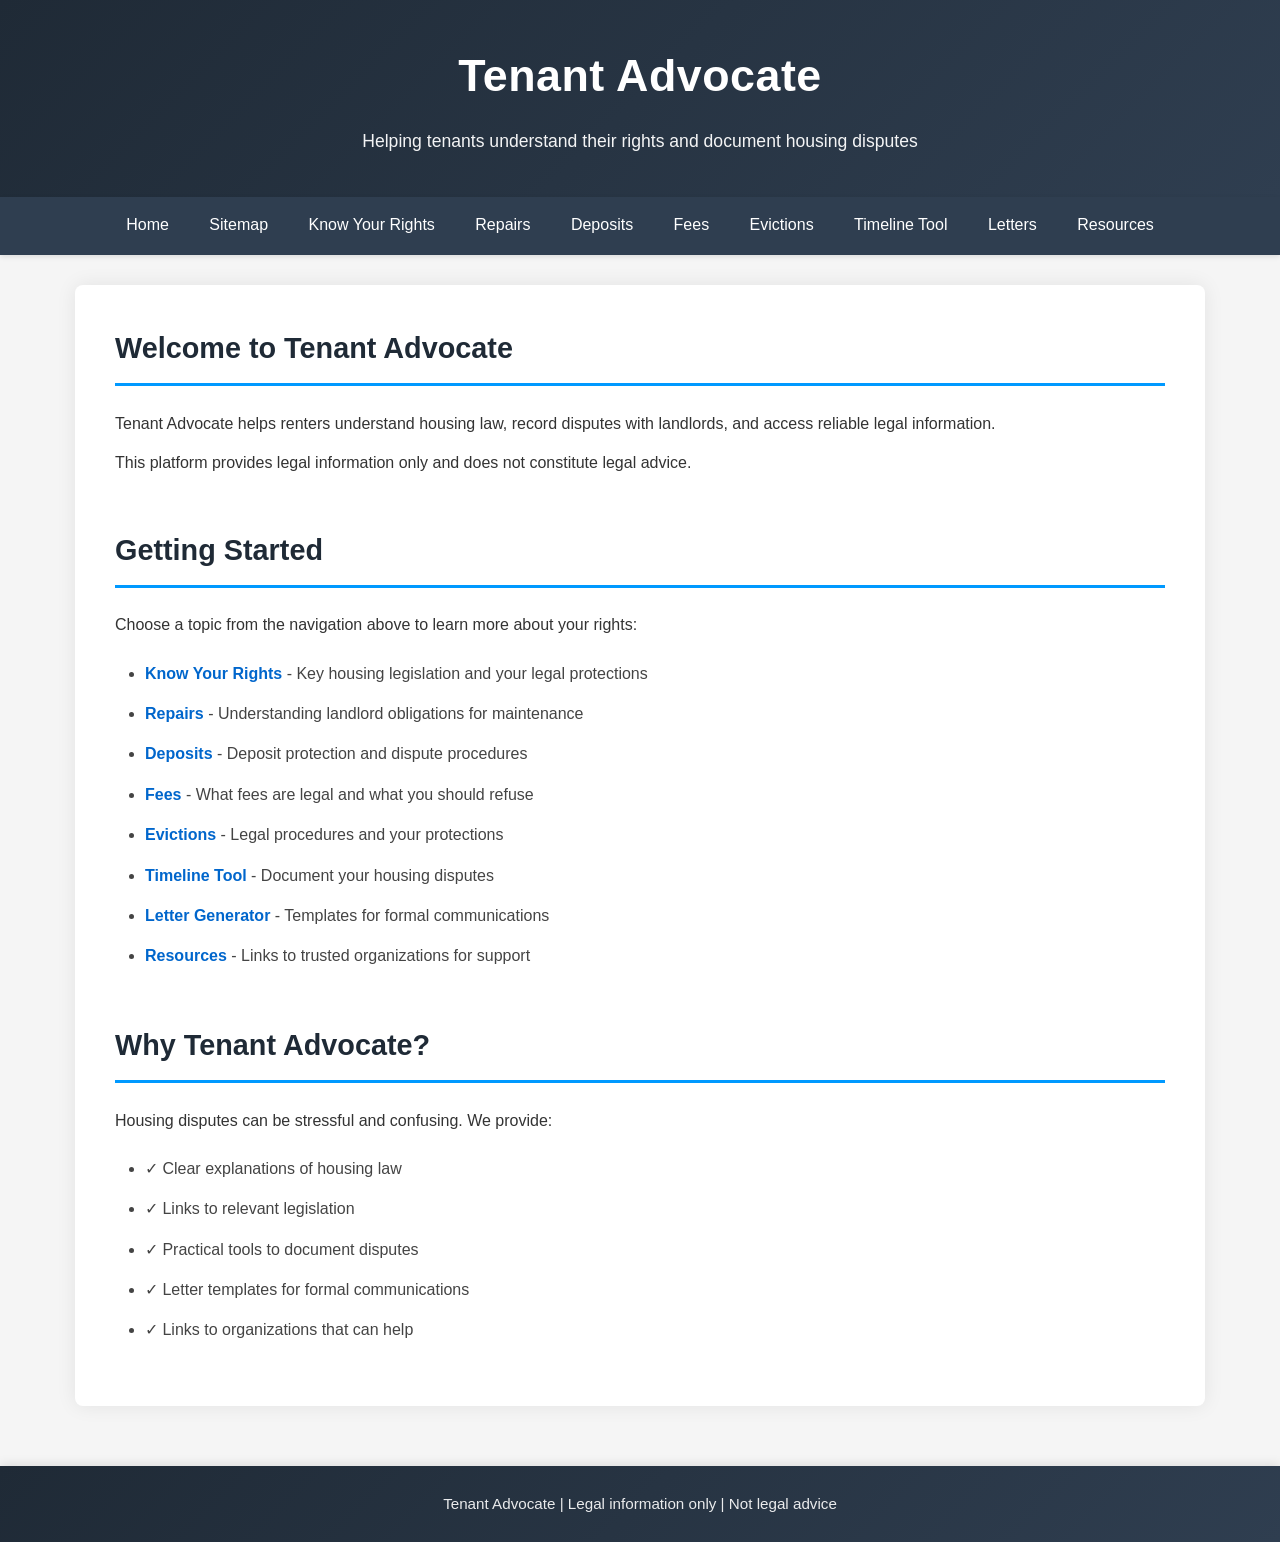
==== index.html @ e905ab83 "Update index.html removed AI hyperlink" ====
<!DOCTYPE html>
<html lang="en">
<head>
    <meta charset="UTF-8">
    <meta name="viewport" content="width=device-width, initial-scale=1.0">
    <title>Tenant Advocate - Home</title>
    <link rel="stylesheet" type="text/css" href="styles.css">
</head>
<body>
    <header>
        <h1>Tenant Advocate</h1>
        <p>Helping tenants understand their rights and document housing disputes</p>
    </header>

    <nav>
        <a href="index.html">Home</a>
        <a href="sitemap.html">Sitemap</a>
        <a href="pages/know-your-rights.html">Know Your Rights</a>
        <a href="pages/repairs.html">Repairs</a>
        <a href="pages/deposits.html">Deposits</a>
        <a href="pages/fees.html">Fees</a>
        <a href="pages/evictions.html">Evictions</a>
        <a href="pages/timeline-tool.html">Timeline Tool</a>
        <a href="pages/letters.html">Letters</a>
        <a href="pages/resources.html">Resources</a>
    </nav>

    <div class="container">
        <section id="home">
            <h2>Welcome to Tenant Advocate</h2>
            <p>Tenant Advocate helps renters understand housing law, record disputes with landlords, and access reliable legal information.</p>
            <p>This platform provides legal information only and does not constitute legal advice.</p>
        </section>

        <section>
            <h2>Getting Started</h2>
            <p>Choose a topic from the navigation above to learn more about your rights:</p>
<ul>
<li>
<a href="https://mycoolcar.github.io/tenant-guidance/pages/know-your-rights.html">
<strong>Know Your Rights</strong>
</a>
 - Key housing legislation and your legal protections
</li>

<li>
<a href="https://mycoolcar.github.io/tenant-guidance/pages/repairs.html">
<strong>Repairs</strong>
</a>
 - Understanding landlord obligations for maintenance
</li>

<li>
<a href="https://mycoolcar.github.io/tenant-guidance/pages/deposits.html">
<strong>Deposits</strong>
</a>
 - Deposit protection and dispute procedures
</li>

<li>
<a href="https://mycoolcar.github.io/tenant-guidance/pages/fees.html">
<strong>Fees</strong>
</a>
 - What fees are legal and what you should refuse
</li>

<li>
<a href="https://mycoolcar.github.io/tenant-guidance/pages/evictions.html">
<strong>Evictions</strong>
</a>
 - Legal procedures and your protections
</li>

<li>
<a href="https://mycoolcar.github.io/tenant-guidance/pages/timeline-tool.html">
<strong>Timeline Tool</strong>
</a>
 - Document your housing disputes
</li>

<li>
<a href="https://mycoolcar.github.io/tenant-guidance/pages/letters.html">
<strong>Letter Generator</strong>
</a>
 - Templates for formal communications
</li>

<li>
<a href="https://mycoolcar.github.io/tenant-guidance/pages/resources.html">
<strong>Resources</strong>
</a>
 - Links to trusted organizations for support
</li>
</ul>
        </section>

        <section>
            <h2>Why Tenant Advocate?</h2>
            <p>Housing disputes can be stressful and confusing. We provide:</p>
            <ul>
                <li>✓ Clear explanations of housing law</li>
                <li>✓ Links to relevant legislation</li>
                <li>✓ Practical tools to document disputes</li>
                <li>✓ Letter templates for formal communications</li>
                <li>✓ Links to organizations that can help</li>
            </ul>
        </section>
    </div>

    <div class="footer">
        <p>Tenant Advocate | Legal information only | Not legal advice</p>
    </div>
</body>
</html>
---- styles.css ----
/* Tenant Advocate - Global Styles */

body {
    font-family: 'Segoe UI', Tahoma, Geneva, Verdana, sans-serif;
    margin: 0;
    background: #f5f5f5;
    color: #333;
    line-height: 1.6;
}

header {
    background: linear-gradient(135deg, #1f2a36 0%, #2f3e50 100%);
    color: white;
    padding: 40px 25px;
    text-align: center;
    box-shadow: 0 2px 10px rgba(0, 0, 0, 0.1);
}

header h1 {
    margin: 0;
    font-size: 2.8em;
    font-weight: 700;
    letter-spacing: 0.5px;
}

header p {
    margin: 15px 0 0 0;
    font-size: 1.1em;
    opacity: 0.95;
    font-weight: 300;
}

nav {
    background: #2f3e50;
    padding: 0;
    text-align: center;
    overflow-x: auto;
    box-shadow: 0 2px 5px rgba(0, 0, 0, 0.1);
    position: sticky;
    top: 0;
    z-index: 100;
}

nav a {
    color: white;
    text-decoration: none;
    font-weight: 500;
    display: inline-block;
    padding: 15px 18px;
    transition: all 0.3s ease;
    border-bottom: 3px solid transparent;
}

nav a:hover {
    background: rgba(255, 255, 255, 0.1);
    border-bottom-color: #0099ff;
    color: #e8f4f8;
}

nav a:active {
    background: rgba(0, 0, 0, 0.2);
}

.container {
    max-width: 1050px;
    margin: 30px auto;
    background: white;
    padding: 40px;
    box-shadow: 0 0 20px rgba(0, 0, 0, 0.08);
    border-radius: 8px;
}

section {
    margin-bottom: 50px;
}

section:last-child {
    margin-bottom: 0;
}

h2 {
    color: #1f2a36;
    border-bottom: 3px solid #0099ff;
    padding-bottom: 12px;
    margin-top: 0;
    font-size: 1.8em;
    font-weight: 700;
}

h3 {
    color: #2f3e50;
    margin-top: 25px;
    margin-bottom: 12px;
    font-size: 1.3em;
}

p {
    margin: 12px 0;
    font-size: 1em;
    line-height: 1.7;
}

ul, ol {
    line-height: 1.9;
    margin: 20px 0;
    padding-left: 30px;
}

li {
    margin: 10px 0;
    color: #444;
}

a {
    color: #0066cc;
    text-decoration: none;
    transition: color 0.3s ease;
    font-weight: 500;
}

a:hover {
    color: #0052a3;
    text-decoration: underline;
}

a:focus {
    outline: 2px solid #0066cc;
    outline-offset: 2px;
}

.toolbox {
    background: linear-gradient(135deg, #f0f4f8 0%, #e8f1f7 100%);
    padding: 25px;
    border-radius: 8px;
    border-left: 5px solid #0099ff;
    margin: 20px 0;
    box-shadow: 0 2px 8px rgba(0, 153, 255, 0.1);
}

.toolbox p {
    margin-top: 0;
}

.timeline-entry {
    border: 1px solid #ddd;
    padding: 15px;
    margin-top: 15px;
    background: #fafafa;
    border-radius: 5px;
    border-left: 4px solid #0099ff;
    transition: all 0.3s ease;
}

.timeline-entry:hover {
    box-shadow: 0 2px 8px rgba(0, 0, 0, 0.1);
    background: #fff;
}

.timeline-entry strong {
    color: #1f2a36;
    font-weight: 700;
}

input[type="date"],
input[type="text"],
textarea {
    width: 100%;
    padding: 12px;
    margin: 12px 0;
    border: 2px solid #ddd;
    border-radius: 5px;
    font-family: 'Segoe UI', Tahoma, Geneva, Verdana, sans-serif;
    font-size: 15px;
    box-sizing: border-box;
    transition: all 0.3s ease;
}

input[type="date"]:focus,
input[type="text"]:focus,
textarea:focus {
    outline: none;
    border-color: #0099ff;
    box-shadow: 0 0 8px rgba(0, 153, 255, 0.3);
    background: #fafbfc;
}

textarea {
    resize: vertical;
    line-height: 1.5;
    font-size: 14px;
}

button {
    background: linear-gradient(135deg, #1f2a36 0%, #2f3e50 100%);
    color: white;
    padding: 12px 24px;
    border: none;
    border-radius: 5px;
    cursor: pointer;
    font-weight: 600;
    font-size: 14px;
    transition: all 0.3s ease;
    margin-right: 10px;
    margin-bottom: 10px;
    box-shadow: 0 2px 5px rgba(0, 0, 0, 0.1);
}

button:hover {
    background: linear-gradient(135deg, #151d26 0%, #1f2a36 100%);
    box-shadow: 0 4px 12px rgba(0, 0, 0, 0.15);
    transform: translateY(-2px);
}

button:active {
    transform: translateY(0);
    box-shadow: 0 2px 5px rgba(0, 0, 0, 0.1);
}

button:focus {
    outline: 2px solid #fff;
    outline-offset: 2px;
}

.ai-placeholder {
    border: 3px dashed #ccc;
    padding: 45px 30px;
    text-align: center;
    background: #f9fafb;
    border-radius: 8px;
    margin: 30px 0;
}

.ai-placeholder h2 {
    color: #1f2a36;
    border: none;
    padding: 0;
    margin-top: 0;
}

.ai-placeholder ul {
    text-align: left;
    display: inline-block;
}

.footer {
    background: linear-gradient(135deg, #1f2a36 0%, #2f3e50 100%);
    color: white;
    padding: 25px;
    text-align: center;
    margin-top: 60px;
    box-shadow: 0 -2px 10px rgba(0, 0, 0, 0.1);
}

.footer p {
    margin: 0;
    font-size: 0.95em;
    opacity: 0.9;
}

/* Responsive Design */
@media (max-width: 768px) {
    header {
        padding: 25px 15px;
    }

    header h1 {
        font-size: 2em;
    }

    header p {
        font-size: 1em;
    }

    .container {
        padding: 20px;
        margin: 15px;
    }

    nav a {
        padding: 12px 12px;
        font-size: 0.9em;
    }

    h2 {
        font-size: 1.5em;
    }

    input[type="date"],
    input[type="text"],
    textarea {
        font-size: 16px;
    }

    button {
        width: 100%;
        margin-right: 0;
    }

    .toolbox {
        padding: 15px;
    }
}

/* Print Styles */
@media print {
    nav, .footer {
        display: none;
    }

    .container {
        box-shadow: none;
        max-width: 100%;
        margin: 0;
        padding: 0;
    }

    button {
        display: none;
    }
}
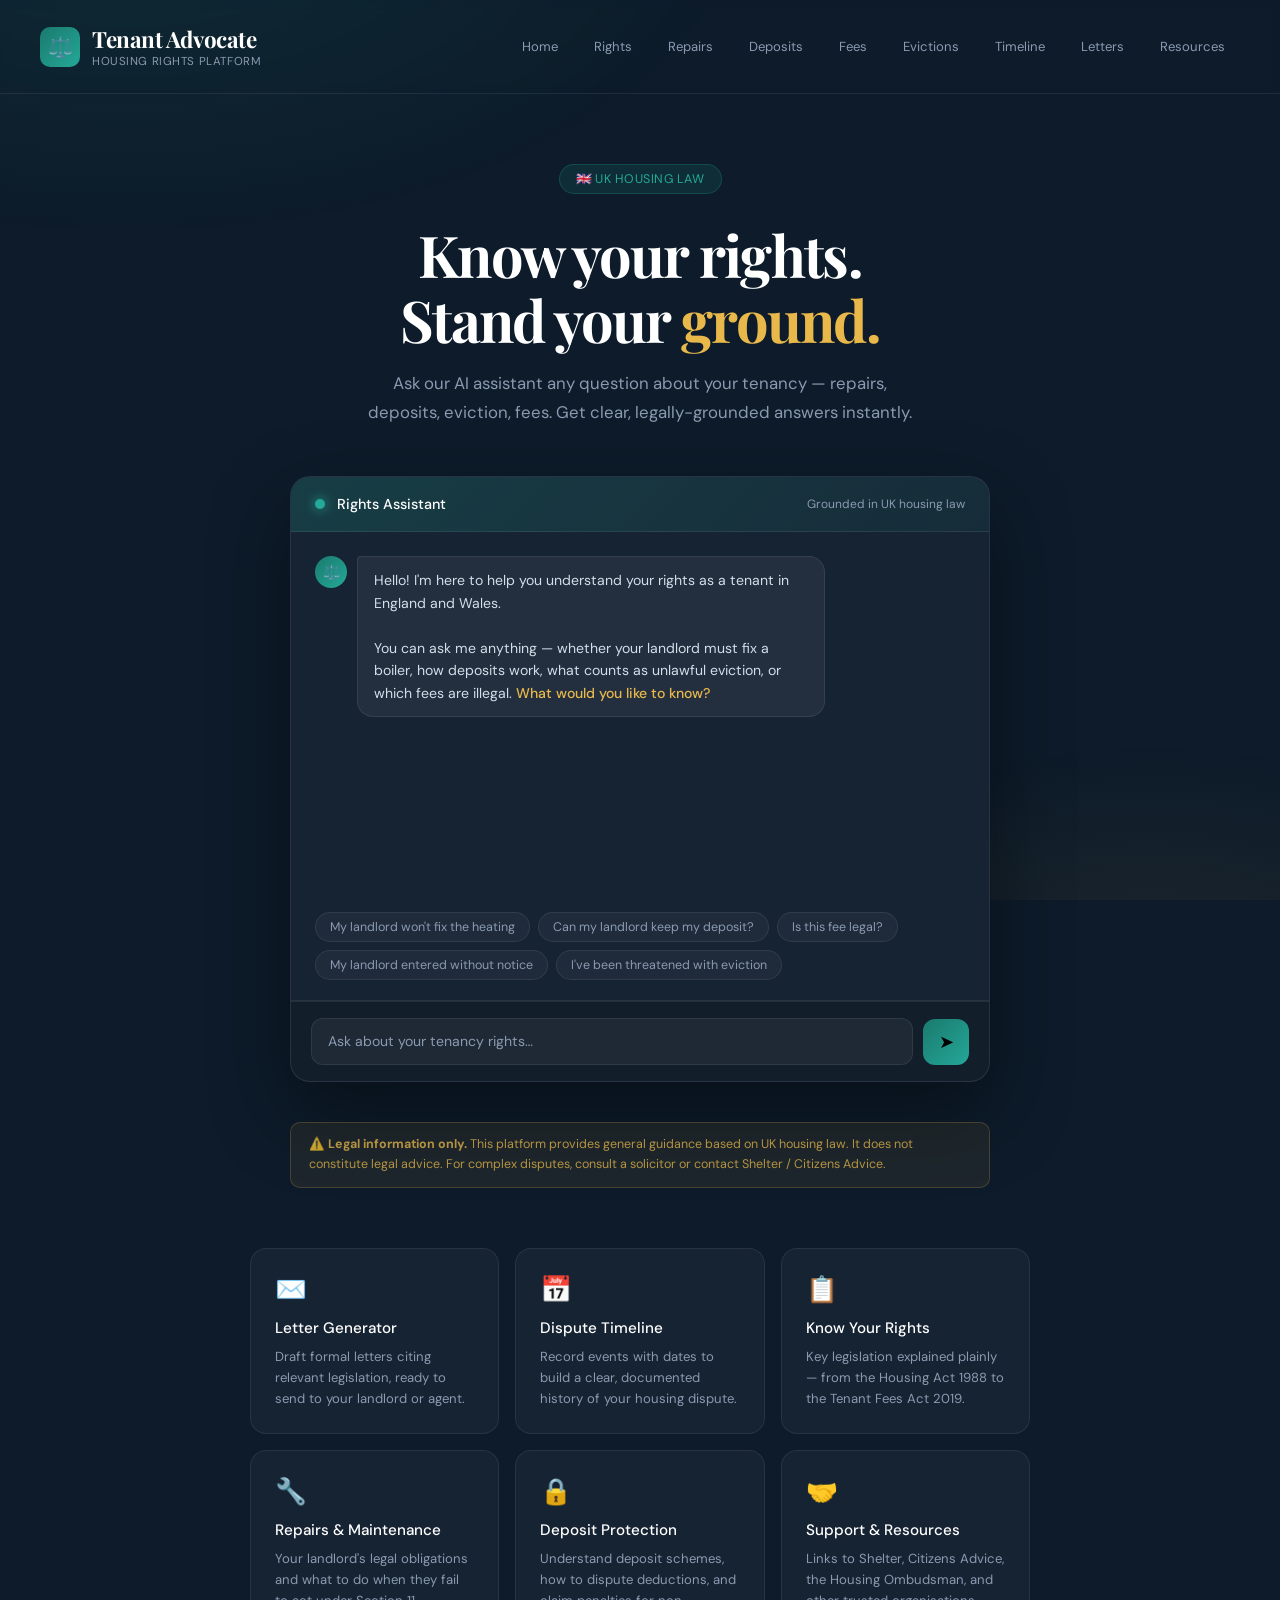
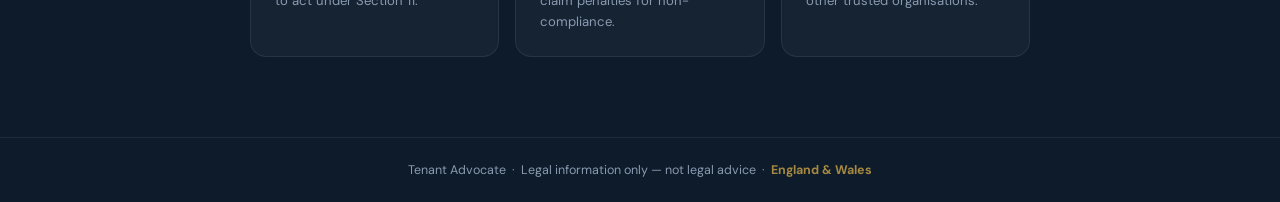
==== commit b443587a: "Update index.html" ====
--- a/index.html
+++ b/index.html
@@ -1,114 +1,672 @@
 <!DOCTYPE html>
 <html lang="en">
 <head>
-    <meta charset="UTF-8">
-    <meta name="viewport" content="width=device-width, initial-scale=1.0">
-    <title>Tenant Advocate - Home</title>
-    <link rel="stylesheet" type="text/css" href="styles.css">
+<meta charset="UTF-8">
+<meta name="viewport" content="width=device-width, initial-scale=1.0">
+<title>Tenant Advocate – Know Your Rights</title>
+<link rel="preconnect" href="https://fonts.googleapis.com">
+<link href="https://fonts.googleapis.com/css2?family=Playfair+Display:wght@600;700&family=DM+Sans:wght@300;400;500&display=swap" rel="stylesheet">
+<style>
+:root {
+  --navy: #0d1b2a;
+  --teal: #1a7a6e;
+  --teal-light: #24a898;
+  --gold: #e8b84b;
+  --cream: #f8f4ec;
+  --muted: #8a9ab0;
+  --card-bg: #162333;
+  --border: rgba(255,255,255,0.08);
+}
+
+*, *::before, *::after { box-sizing: border-box; margin: 0; padding: 0; }
+
+body {
+  font-family: 'DM Sans', sans-serif;
+  background: var(--navy);
+  color: #e8edf3;
+  min-height: 100vh;
+  overflow-x: hidden;
+}
+
+/* ─── BACKGROUND TEXTURE ─── */
+body::before {
+  content: '';
+  position: fixed;
+  inset: 0;
+  background:
+    radial-gradient(ellipse 80% 60% at 10% -10%, rgba(26,122,110,0.18) 0%, transparent 60%),
+    radial-gradient(ellipse 60% 50% at 90% 110%, rgba(232,184,75,0.08) 0%, transparent 55%);
+  pointer-events: none;
+  z-index: 0;
+}
+
+/* ─── HEADER ─── */
+header {
+  position: relative;
+  z-index: 10;
+  padding: 24px 40px;
+  display: flex;
+  align-items: center;
+  justify-content: space-between;
+  border-bottom: 1px solid var(--border);
+  backdrop-filter: blur(4px);
+}
+
+.logo {
+  display: flex;
+  align-items: center;
+  gap: 12px;
+}
+
+.logo-icon {
+  width: 40px; height: 40px;
+  background: linear-gradient(135deg, var(--teal), var(--teal-light));
+  border-radius: 10px;
+  display: flex; align-items: center; justify-content: center;
+  font-size: 20px;
+}
+
+.logo h1 {
+  font-family: 'Playfair Display', serif;
+  font-size: 1.4rem;
+  color: #fff;
+  letter-spacing: -0.02em;
+}
+
+.logo p {
+  font-size: 0.72rem;
+  color: var(--muted);
+  letter-spacing: 0.05em;
+  text-transform: uppercase;
+}
+
+nav {
+  display: flex;
+  gap: 6px;
+  flex-wrap: wrap;
+}
+
+nav a {
+  color: var(--muted);
+  text-decoration: none;
+  font-size: 0.82rem;
+  padding: 6px 14px;
+  border-radius: 20px;
+  transition: all 0.2s;
+  border: 1px solid transparent;
+}
+
+nav a:hover {
+  color: #fff;
+  border-color: var(--border);
+  background: rgba(255,255,255,0.05);
+}
+
+/* ─── HERO ─── */
+.hero {
+  position: relative;
+  z-index: 1;
+  max-width: 860px;
+  margin: 70px auto 0;
+  padding: 0 40px;
+  text-align: center;
+}
+
+.hero-badge {
+  display: inline-flex;
+  align-items: center;
+  gap: 8px;
+  background: rgba(26,122,110,0.2);
+  border: 1px solid rgba(26,122,110,0.4);
+  color: var(--teal-light);
+  font-size: 0.78rem;
+  padding: 6px 16px;
+  border-radius: 20px;
+  margin-bottom: 28px;
+  letter-spacing: 0.04em;
+  text-transform: uppercase;
+}
+
+.hero h2 {
+  font-family: 'Playfair Display', serif;
+  font-size: clamp(2.4rem, 5vw, 3.6rem);
+  line-height: 1.12;
+  letter-spacing: -0.03em;
+  margin-bottom: 18px;
+  color: #fff;
+}
+
+.hero h2 em {
+  font-style: normal;
+  color: var(--gold);
+}
+
+.hero p {
+  font-size: 1.05rem;
+  color: var(--muted);
+  line-height: 1.7;
+  max-width: 560px;
+  margin: 0 auto 50px;
+}
+
+/* ─── AI CHAT WIDGET ─── */
+.chat-container {
+  position: relative;
+  z-index: 1;
+  max-width: 780px;
+  margin: 0 auto 80px;
+  padding: 0 40px;
+}
+
+.chat-card {
+  background: var(--card-bg);
+  border: 1px solid var(--border);
+  border-radius: 20px;
+  overflow: hidden;
+  box-shadow: 0 30px 80px rgba(0,0,0,0.4);
+}
+
+.chat-header {
+  background: linear-gradient(135deg, rgba(26,122,110,0.3), rgba(26,122,110,0.1));
+  border-bottom: 1px solid var(--border);
+  padding: 18px 24px;
+  display: flex;
+  align-items: center;
+  gap: 12px;
+}
+
+.chat-header-dot {
+  width: 10px; height: 10px;
+  background: var(--teal-light);
+  border-radius: 50%;
+  box-shadow: 0 0 12px var(--teal-light);
+  animation: pulse 2s infinite;
+}
+
+@keyframes pulse {
+  0%, 100% { opacity: 1; }
+  50% { opacity: 0.4; }
+}
+
+.chat-header h3 {
+  font-size: 0.9rem;
+  font-weight: 500;
+  color: #fff;
+}
+
+.chat-header span {
+  font-size: 0.75rem;
+  color: var(--muted);
+  margin-left: auto;
+}
+
+.chat-messages {
+  height: 380px;
+  overflow-y: auto;
+  padding: 24px;
+  display: flex;
+  flex-direction: column;
+  gap: 16px;
+  scroll-behavior: smooth;
+}
+
+.chat-messages::-webkit-scrollbar { width: 4px; }
+.chat-messages::-webkit-scrollbar-track { background: transparent; }
+.chat-messages::-webkit-scrollbar-thumb { background: var(--border); border-radius: 2px; }
+
+.msg {
+  display: flex;
+  gap: 10px;
+  animation: fadeUp 0.3s ease;
+}
+
+@keyframes fadeUp {
+  from { opacity: 0; transform: translateY(8px); }
+  to { opacity: 1; transform: translateY(0); }
+}
+
+.msg.user { flex-direction: row-reverse; }
+
+.msg-avatar {
+  width: 32px; height: 32px;
+  border-radius: 50%;
+  flex-shrink: 0;
+  display: flex; align-items: center; justify-content: center;
+  font-size: 14px;
+}
+
+.msg.assistant .msg-avatar {
+  background: linear-gradient(135deg, var(--teal), var(--teal-light));
+}
+
+.msg.user .msg-avatar {
+  background: rgba(232,184,75,0.2);
+  border: 1px solid rgba(232,184,75,0.3);
+  color: var(--gold);
+  font-size: 12px;
+}
+
+.msg-bubble {
+  max-width: 72%;
+  padding: 12px 16px;
+  border-radius: 16px;
+  font-size: 0.88rem;
+  line-height: 1.6;
+}
+
+.msg.assistant .msg-bubble {
+  background: rgba(255,255,255,0.06);
+  border: 1px solid var(--border);
+  border-top-left-radius: 4px;
+  color: #d4dde8;
+}
+
+.msg.user .msg-bubble {
+  background: rgba(26,122,110,0.25);
+  border: 1px solid rgba(26,122,110,0.3);
+  border-top-right-radius: 4px;
+  color: #e8edf3;
+}
+
+.msg-bubble strong { color: var(--gold); font-weight: 500; }
+.msg-bubble a { color: var(--teal-light); }
+
+.typing-indicator {
+  display: flex;
+  gap: 5px;
+  align-items: center;
+  padding: 14px 16px;
+}
+
+.typing-indicator span {
+  width: 7px; height: 7px;
+  background: var(--muted);
+  border-radius: 50%;
+  animation: bounce 1.2s infinite;
+}
+
+.typing-indicator span:nth-child(2) { animation-delay: 0.2s; }
+.typing-indicator span:nth-child(3) { animation-delay: 0.4s; }
+
+@keyframes bounce {
+  0%, 60%, 100% { transform: translateY(0); }
+  30% { transform: translateY(-6px); }
+}
+
+.chat-input-row {
+  border-top: 1px solid var(--border);
+  padding: 16px 20px;
+  display: flex;
+  gap: 10px;
+  align-items: flex-end;
+  background: rgba(0,0,0,0.15);
+}
+
+.chat-input-row textarea {
+  flex: 1;
+  background: rgba(255,255,255,0.05);
+  border: 1px solid var(--border);
+  border-radius: 12px;
+  color: #e8edf3;
+  font-family: 'DM Sans', sans-serif;
+  font-size: 0.88rem;
+  padding: 12px 16px;
+  resize: none;
+  min-height: 46px;
+  max-height: 120px;
+  outline: none;
+  transition: border-color 0.2s;
+  line-height: 1.5;
+}
+
+.chat-input-row textarea:focus {
+  border-color: rgba(26,122,110,0.5);
+}
+
+.chat-input-row textarea::placeholder { color: var(--muted); }
+
+.send-btn {
+  width: 46px; height: 46px;
+  background: linear-gradient(135deg, var(--teal), var(--teal-light));
+  border: none;
+  border-radius: 12px;
+  cursor: pointer;
+  display: flex; align-items: center; justify-content: center;
+  flex-shrink: 0;
+  transition: opacity 0.2s, transform 0.15s;
+  font-size: 18px;
+}
+
+.send-btn:hover { opacity: 0.9; transform: scale(1.05); }
+.send-btn:disabled { opacity: 0.4; cursor: default; transform: none; }
+
+/* ─── SUGGESTION CHIPS ─── */
+.chips {
+  padding: 0 24px 20px;
+  display: flex;
+  flex-wrap: wrap;
+  gap: 8px;
+  border-bottom: 1px solid var(--border);
+}
+
+.chip {
+  background: rgba(255,255,255,0.04);
+  border: 1px solid var(--border);
+  color: var(--muted);
+  font-size: 0.78rem;
+  padding: 6px 14px;
+  border-radius: 20px;
+  cursor: pointer;
+  transition: all 0.2s;
+  font-family: 'DM Sans', sans-serif;
+}
+
+.chip:hover {
+  background: rgba(26,122,110,0.15);
+  border-color: rgba(26,122,110,0.35);
+  color: var(--teal-light);
+}
+
+/* ─── FEATURE GRID ─── */
+.features {
+  position: relative;
+  z-index: 1;
+  max-width: 860px;
+  margin: 0 auto 80px;
+  padding: 0 40px;
+  display: grid;
+  grid-template-columns: repeat(auto-fit, minmax(240px, 1fr));
+  gap: 16px;
+}
+
+.feature-card {
+  background: var(--card-bg);
+  border: 1px solid var(--border);
+  border-radius: 16px;
+  padding: 24px;
+  text-decoration: none;
+  color: inherit;
+  transition: all 0.25s;
+  position: relative;
+  overflow: hidden;
+}
+
+.feature-card::after {
+  content: '';
+  position: absolute;
+  bottom: 0; left: 0; right: 0;
+  height: 2px;
+  background: linear-gradient(90deg, var(--teal), var(--teal-light));
+  transform: scaleX(0);
+  transition: transform 0.3s;
+}
+
+.feature-card:hover { border-color: rgba(26,122,110,0.35); transform: translateY(-2px); }
+.feature-card:hover::after { transform: scaleX(1); }
+
+.feature-icon { font-size: 1.6rem; margin-bottom: 12px; }
+.feature-card h3 { font-size: 0.95rem; font-weight: 500; margin-bottom: 8px; color: #fff; }
+.feature-card p { font-size: 0.82rem; color: var(--muted); line-height: 1.6; }
+
+/* ─── FOOTER ─── */
+footer {
+  position: relative;
+  z-index: 1;
+  border-top: 1px solid var(--border);
+  padding: 24px 40px;
+  text-align: center;
+  color: var(--muted);
+  font-size: 0.78rem;
+}
+
+footer strong { color: rgba(232,184,75,0.7); }
+
+/* ─── DISCLAIMER ─── */
+.disclaimer {
+  position: relative;
+  z-index: 1;
+  max-width: 780px;
+  margin: -40px auto 60px;
+  padding: 0 40px;
+}
+
+.disclaimer p {
+  background: rgba(232,184,75,0.07);
+  border: 1px solid rgba(232,184,75,0.2);
+  border-radius: 10px;
+  padding: 12px 18px;
+  font-size: 0.78rem;
+  color: rgba(232,184,75,0.75);
+  line-height: 1.6;
+}
+
+@media (max-width: 600px) {
+  header { padding: 16px 20px; flex-direction: column; gap: 14px; }
+  .hero, .chat-container, .features, .disclaimer { padding: 0 20px; }
+  .hero h2 { font-size: 2rem; }
+  nav { justify-content: center; }
+}
+</style>
 </head>
 <body>
-    <header>
-        <h1>Tenant Advocate</h1>
-        <p>Helping tenants understand their rights and document housing disputes</p>
-    </header>
-
-    <nav>
-        <a href="index.html">Home</a>
-        <a href="sitemap.html">Sitemap</a>
-        <a href="pages/know-your-rights.html">Know Your Rights</a>
-        <a href="pages/repairs.html">Repairs</a>
-        <a href="pages/deposits.html">Deposits</a>
-        <a href="pages/fees.html">Fees</a>
-        <a href="pages/evictions.html">Evictions</a>
-        <a href="pages/timeline-tool.html">Timeline Tool</a>
-        <a href="pages/letters.html">Letters</a>
-        <a href="pages/resources.html">Resources</a>
-    </nav>
-
-    <div class="container">
-        <section id="home">
-            <h2>Welcome to Tenant Advocate</h2>
-            <p>Tenant Advocate helps renters understand housing law, record disputes with landlords, and access reliable legal information.</p>
-            <p>This platform provides legal information only and does not constitute legal advice.</p>
-        </section>
-
-        <section>
-            <h2>Getting Started</h2>
-            <p>Choose a topic from the navigation above to learn more about your rights:</p>
-<ul>
-<li>
-<a href="https://mycoolcar.github.io/tenant-guidance/pages/know-your-rights.html">
-<strong>Know Your Rights</strong>
-</a>
- - Key housing legislation and your legal protections
-</li>
-
-<li>
-<a href="https://mycoolcar.github.io/tenant-guidance/pages/repairs.html">
-<strong>Repairs</strong>
-</a>
- - Understanding landlord obligations for maintenance
-</li>
-
-<li>
-<a href="https://mycoolcar.github.io/tenant-guidance/pages/deposits.html">
-<strong>Deposits</strong>
-</a>
- - Deposit protection and dispute procedures
-</li>
-
-<li>
-<a href="https://mycoolcar.github.io/tenant-guidance/pages/fees.html">
-<strong>Fees</strong>
-</a>
- - What fees are legal and what you should refuse
-</li>
-
-<li>
-<a href="https://mycoolcar.github.io/tenant-guidance/pages/evictions.html">
-<strong>Evictions</strong>
-</a>
- - Legal procedures and your protections
-</li>
-
-<li>
-<a href="https://mycoolcar.github.io/tenant-guidance/pages/timeline-tool.html">
-<strong>Timeline Tool</strong>
-</a>
- - Document your housing disputes
-</li>
-
-<li>
-<a href="https://mycoolcar.github.io/tenant-guidance/pages/letters.html">
-<strong>Letter Generator</strong>
-</a>
- - Templates for formal communications
-</li>
-
-<li>
-<a href="https://mycoolcar.github.io/tenant-guidance/pages/resources.html">
-<strong>Resources</strong>
-</a>
- - Links to trusted organizations for support
-</li>
-</ul>
-        </section>
-
-        <section>
-            <h2>Why Tenant Advocate?</h2>
-            <p>Housing disputes can be stressful and confusing. We provide:</p>
-            <ul>
-                <li>✓ Clear explanations of housing law</li>
-                <li>✓ Links to relevant legislation</li>
-                <li>✓ Practical tools to document disputes</li>
-                <li>✓ Letter templates for formal communications</li>
-                <li>✓ Links to organizations that can help</li>
-            </ul>
-        </section>
+
+<header>
+  <div class="logo">
+    <div class="logo-icon">⚖️</div>
+    <div>
+      <h1>Tenant Advocate</h1>
+      <p>Housing Rights Platform</p>
     </div>
-
-    <div class="footer">
-        <p>Tenant Advocate | Legal information only | Not legal advice</p>
+  </div>
+  <nav>
+    <a href="index.html">Home</a>
+    <a href="pages/know-your-rights.html">Rights</a>
+    <a href="pages/repairs.html">Repairs</a>
+    <a href="pages/deposits.html">Deposits</a>
+    <a href="pages/fees.html">Fees</a>
+    <a href="pages/evictions.html">Evictions</a>
+    <a href="pages/timeline-tool.html">Timeline</a>
+    <a href="pages/letters.html">Letters</a>
+    <a href="pages/resources.html">Resources</a>
+  </nav>
+</header>
+
+<div class="hero">
+  <div class="hero-badge">🇬🇧 UK Housing Law</div>
+  <h2>Know your rights.<br>Stand your <em>ground.</em></h2>
+  <p>Ask our AI assistant any question about your tenancy — repairs, deposits, eviction, fees. Get clear, legally-grounded answers instantly.</p>
+</div>
+
+<div class="chat-container">
+  <div class="chat-card">
+    <div class="chat-header">
+      <div class="chat-header-dot"></div>
+      <h3>Rights Assistant</h3>
+      <span>Grounded in UK housing law</span>
     </div>
+
+    <div class="chat-messages" id="chatMessages">
+      <div class="msg assistant">
+        <div class="msg-avatar">⚖️</div>
+        <div class="msg-bubble">
+          Hello! I'm here to help you understand your rights as a tenant in England and Wales.<br><br>
+          You can ask me anything — whether your landlord must fix a boiler, how deposits work, what counts as unlawful eviction, or which fees are illegal. <strong>What would you like to know?</strong>
+        </div>
+      </div>
+    </div>
+
+    <div class="chips" id="suggestionChips">
+      <button class="chip" onclick="sendChip(this)">My landlord won't fix the heating</button>
+      <button class="chip" onclick="sendChip(this)">Can my landlord keep my deposit?</button>
+      <button class="chip" onclick="sendChip(this)">Is this fee legal?</button>
+      <button class="chip" onclick="sendChip(this)">My landlord entered without notice</button>
+      <button class="chip" onclick="sendChip(this)">I've been threatened with eviction</button>
+    </div>
+
+    <div class="chat-input-row">
+      <textarea id="chatInput" placeholder="Ask about your tenancy rights…" rows="1"
+        onkeydown="if(event.key==='Enter'&&!event.shiftKey){event.preventDefault();sendMessage()}"
+        oninput="autoResize(this)"></textarea>
+      <button class="send-btn" id="sendBtn" onclick="sendMessage()">➤</button>
+    </div>
+  </div>
+</div>
+
+<div class="disclaimer">
+  <p>⚠️ <strong>Legal information only.</strong> This platform provides general guidance based on UK housing law. It does not constitute legal advice. For complex disputes, consult a solicitor or contact Shelter / Citizens Advice.</p>
+</div>
+
+<div class="features">
+  <a class="feature-card" href="pages/letters.html">
+    <div class="feature-icon">✉️</div>
+    <h3>Letter Generator</h3>
+    <p>Draft formal letters citing relevant legislation, ready to send to your landlord or agent.</p>
+  </a>
+  <a class="feature-card" href="pages/timeline-tool.html">
+    <div class="feature-icon">📅</div>
+    <h3>Dispute Timeline</h3>
+    <p>Record events with dates to build a clear, documented history of your housing dispute.</p>
+  </a>
+  <a class="feature-card" href="pages/know-your-rights.html">
+    <div class="feature-icon">📋</div>
+    <h3>Know Your Rights</h3>
+    <p>Key legislation explained plainly — from the Housing Act 1988 to the Tenant Fees Act 2019.</p>
+  </a>
+  <a class="feature-card" href="pages/repairs.html">
+    <div class="feature-icon">🔧</div>
+    <h3>Repairs & Maintenance</h3>
+    <p>Your landlord's legal obligations and what to do when they fail to act under Section 11.</p>
+  </a>
+  <a class="feature-card" href="pages/deposits.html">
+    <div class="feature-icon">🔒</div>
+    <h3>Deposit Protection</h3>
+    <p>Understand deposit schemes, how to dispute deductions, and claim penalties for non-compliance.</p>
+  </a>
+  <a class="feature-card" href="pages/resources.html">
+    <div class="feature-icon">🤝</div>
+    <h3>Support & Resources</h3>
+    <p>Links to Shelter, Citizens Advice, the Housing Ombudsman, and other trusted organisations.</p>
+  </a>
+</div>
+
+<footer>
+  <p>Tenant Advocate &nbsp;·&nbsp; Legal information only — not legal advice &nbsp;·&nbsp; <strong>England & Wales</strong></p>
+</footer>
+
+<script>
+const SYSTEM_PROMPT = `You are a knowledgeable tenant rights assistant specialising in English and Welsh housing law. You help tenants understand their rights in clear, plain English.
+
+When answering:
+- Always cite relevant legislation (e.g. Housing Act 1988, Landlord and Tenant Act 1985 s.11, Tenant Fees Act 2019, Housing Act 2004, Protection from Eviction Act 1977)
+- Be concise but thorough — use short paragraphs, not walls of text
+- Use **bold** for key legal terms or acts
+- If a situation is urgent or serious (e.g. illegal eviction, no heat in winter), flag it clearly and recommend seeking immediate help from Shelter (0808 800 4444) or Citizens Advice
+- Always remind the user at the end that this is legal information, not legal advice, if the query is complex
+- Do not help with anything unrelated to housing/tenancy law
+- Format responses to be readable in a chat interface`;
+
+let conversationHistory = [];
+
+async function sendMessage() {
+  const input = document.getElementById('chatInput');
+  const text = input.value.trim();
+  if (!text) return;
+
+  appendMessage('user', text);
+  input.value = '';
+  input.style.height = 'auto';
+  
+  document.getElementById('suggestionChips').style.display = 'none';
+
+  const sendBtn = document.getElementById('sendBtn');
+  sendBtn.disabled = true;
+
+  // Show typing indicator
+  const typingId = showTyping();
+
+  conversationHistory.push({ role: 'user', content: text });
+
+  try {
+    const response = await fetch('https://api.anthropic.com/v1/messages', {
+      method: 'POST',
+      headers: { 'Content-Type': 'application/json' },
+      body: JSON.stringify({
+        model: 'claude-sonnet-4-20250514',
+        max_tokens: 1000,
+        system: SYSTEM_PROMPT,
+        messages: conversationHistory
+      })
+    });
+
+    const data = await response.json();
+    removeTyping(typingId);
+
+    const reply = data.content?.map(b => b.text || '').join('') || 'Sorry, I could not get a response. Please try again.';
+    
+    conversationHistory.push({ role: 'assistant', content: reply });
+    appendMessage('assistant', formatText(reply));
+
+  } catch (err) {
+    removeTyping(typingId);
+    appendMessage('assistant', 'I\'m having trouble connecting. Please check your connection and try again.');
+  }
+
+  sendBtn.disabled = false;
+}
+
+function sendChip(btn) {
+  document.getElementById('chatInput').value = btn.textContent;
+  sendMessage();
+}
+
+function appendMessage(role, html) {
+  const msgs = document.getElementById('chatMessages');
+  const div = document.createElement('div');
+  div.className = `msg ${role}`;
+  div.innerHTML = `
+    <div class="msg-avatar">${role === 'assistant' ? '⚖️' : '👤'}</div>
+    <div class="msg-bubble">${html}</div>
+  `;
+  msgs.appendChild(div);
+  msgs.scrollTop = msgs.scrollHeight;
+}
+
+function showTyping() {
+  const msgs = document.getElementById('chatMessages');
+  const id = 'typing-' + Date.now();
+  const div = document.createElement('div');
+  div.className = 'msg assistant';
+  div.id = id;
+  div.innerHTML = `
+    <div class="msg-avatar">⚖️</div>
+    <div class="msg-bubble">
+      <div class="typing-indicator">
+        <span></span><span></span><span></span>
+      </div>
+    </div>
+  `;
+  msgs.appendChild(div);
+  msgs.scrollTop = msgs.scrollHeight;
+  return id;
+}
+
+function removeTyping(id) {
+  const el = document.getElementById(id);
+  if (el) el.remove();
+}
+
+function formatText(text) {
+  return text
+    .replace(/\*\*(.+?)\*\*/g, '<strong>$1</strong>')
+    .replace(/\n\n/g, '</p><p>')
+    .replace(/\n/g, '<br>')
+    .replace(/^(.+)$/, '<p>$1</p>');
+}
+
+function autoResize(el) {
+  el.style.height = 'auto';
+  el.style.height = Math.min(el.scrollHeight, 120) + 'px';
+}
+</script>
 </body>
 </html>
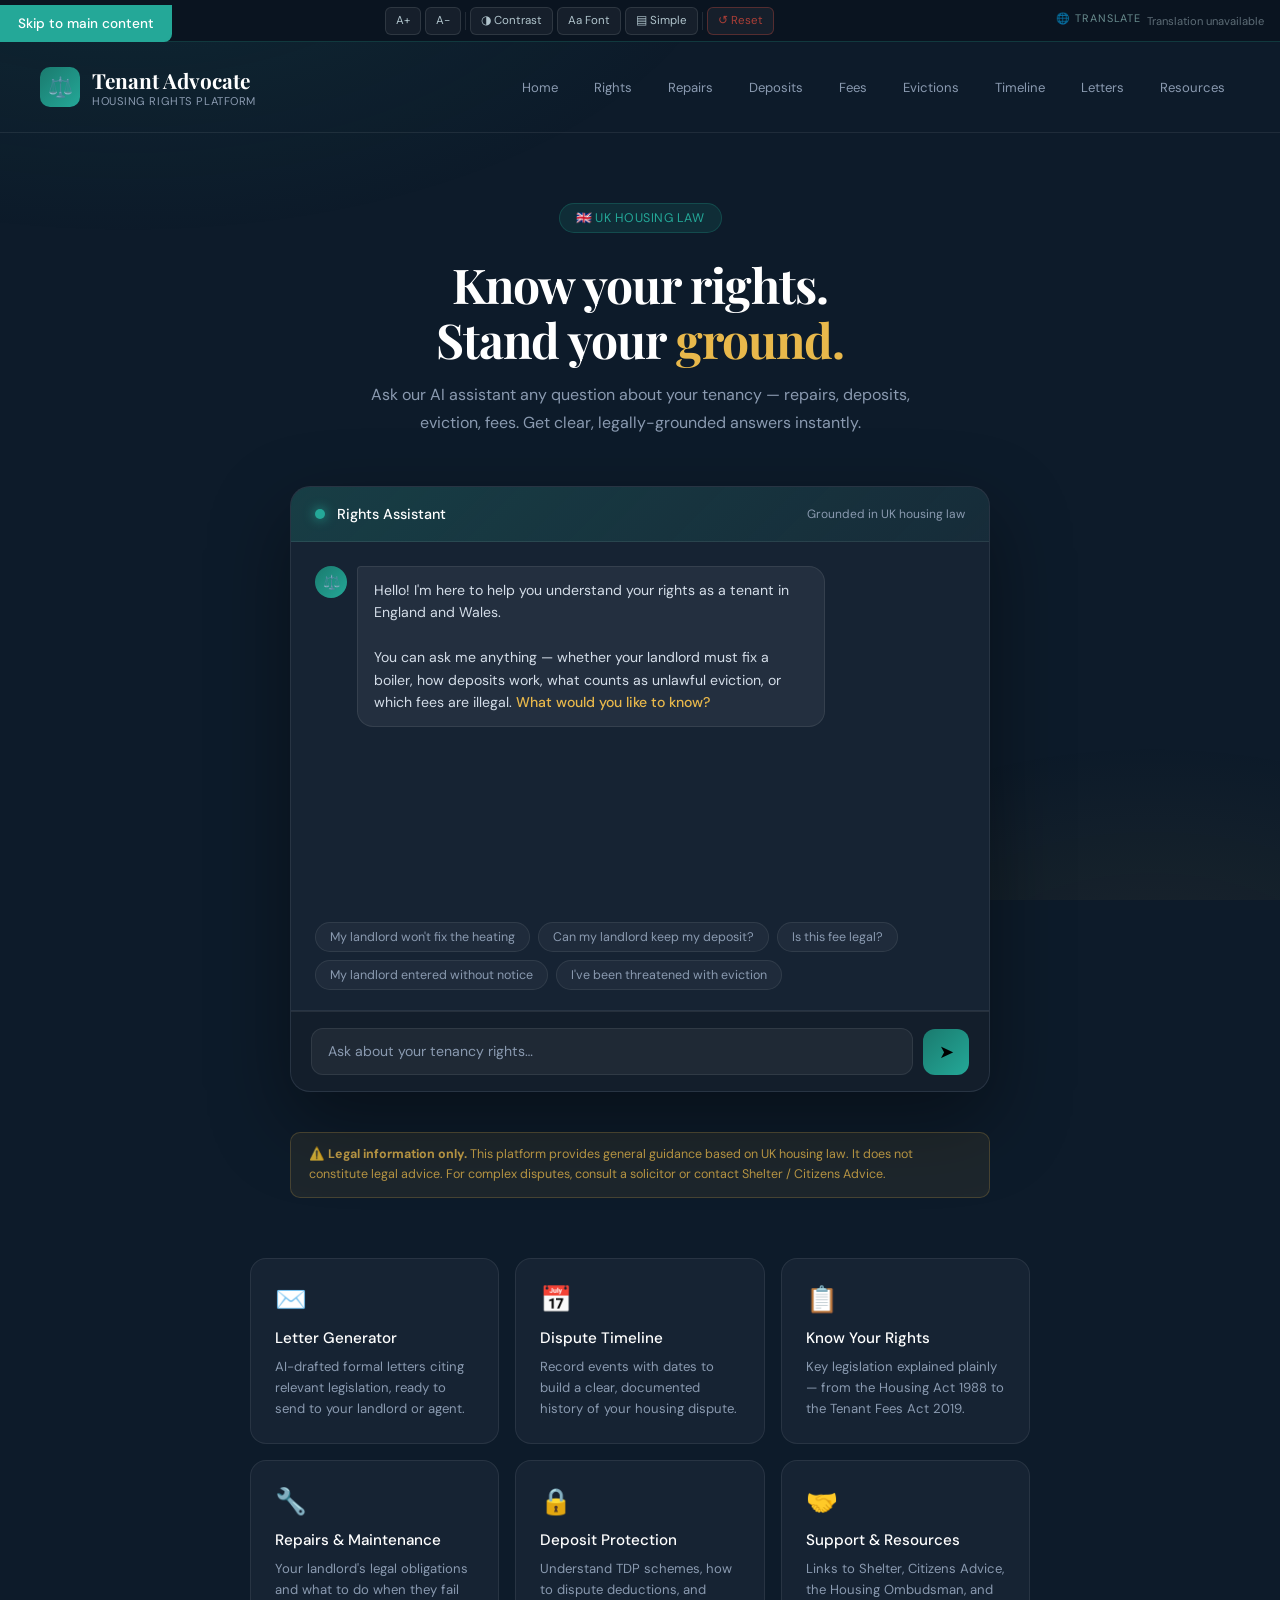
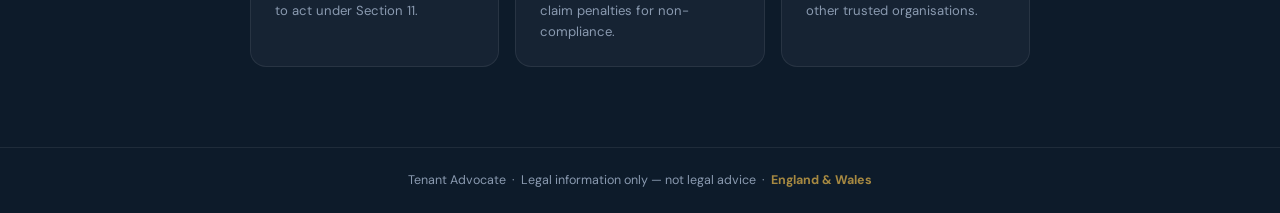
==== commit c1e5e129: "Update index.html" ====
--- a/index.html
+++ b/index.html
@@ -3,446 +3,156 @@
 <head>
 <meta charset="UTF-8">
 <meta name="viewport" content="width=device-width, initial-scale=1.0">
-<title>Tenant Advocate – Know Your Rights</title>
-<link rel="preconnect" href="https://fonts.googleapis.com">
-<link href="https://fonts.googleapis.com/css2?family=Playfair+Display:wght@600;700&family=DM+Sans:wght@300;400;500&display=swap" rel="stylesheet">
+<title>Tenant Advocate – Housing Rights Platform</title>
+<link rel="stylesheet" href="styles.css">
+<link rel="stylesheet" href="accessibility.css">
 <style>
-:root {
-  --navy: #0d1b2a;
-  --teal: #1a7a6e;
-  --teal-light: #24a898;
-  --gold: #e8b84b;
-  --cream: #f8f4ec;
-  --muted: #8a9ab0;
-  --card-bg: #162333;
-  --border: rgba(255,255,255,0.08);
-}
-
-*, *::before, *::after { box-sizing: border-box; margin: 0; padding: 0; }
-
-body {
-  font-family: 'DM Sans', sans-serif;
-  background: var(--navy);
-  color: #e8edf3;
-  min-height: 100vh;
-  overflow-x: hidden;
-}
-
-/* ─── BACKGROUND TEXTURE ─── */
-body::before {
-  content: '';
-  position: fixed;
-  inset: 0;
-  background:
-    radial-gradient(ellipse 80% 60% at 10% -10%, rgba(26,122,110,0.18) 0%, transparent 60%),
-    radial-gradient(ellipse 60% 50% at 90% 110%, rgba(232,184,75,0.08) 0%, transparent 55%);
-  pointer-events: none;
-  z-index: 0;
-}
-
-/* ─── HEADER ─── */
-header {
-  position: relative;
-  z-index: 10;
-  padding: 24px 40px;
-  display: flex;
-  align-items: center;
-  justify-content: space-between;
-  border-bottom: 1px solid var(--border);
-  backdrop-filter: blur(4px);
-}
-
-.logo {
-  display: flex;
-  align-items: center;
-  gap: 12px;
-}
-
-.logo-icon {
-  width: 40px; height: 40px;
-  background: linear-gradient(135deg, var(--teal), var(--teal-light));
-  border-radius: 10px;
-  display: flex; align-items: center; justify-content: center;
-  font-size: 20px;
-}
-
-.logo h1 {
-  font-family: 'Playfair Display', serif;
-  font-size: 1.4rem;
-  color: #fff;
-  letter-spacing: -0.02em;
-}
-
-.logo p {
-  font-size: 0.72rem;
-  color: var(--muted);
-  letter-spacing: 0.05em;
-  text-transform: uppercase;
-}
-
-nav {
-  display: flex;
-  gap: 6px;
-  flex-wrap: wrap;
-}
-
-nav a {
-  color: var(--muted);
-  text-decoration: none;
-  font-size: 0.82rem;
-  padding: 6px 14px;
-  border-radius: 20px;
-  transition: all 0.2s;
-  border: 1px solid transparent;
-}
-
-nav a:hover {
-  color: #fff;
-  border-color: var(--border);
-  background: rgba(255,255,255,0.05);
-}
-
-/* ─── HERO ─── */
-.hero {
-  position: relative;
-  z-index: 1;
-  max-width: 860px;
-  margin: 70px auto 0;
-  padding: 0 40px;
-  text-align: center;
-}
-
-.hero-badge {
-  display: inline-flex;
-  align-items: center;
-  gap: 8px;
-  background: rgba(26,122,110,0.2);
-  border: 1px solid rgba(26,122,110,0.4);
-  color: var(--teal-light);
-  font-size: 0.78rem;
-  padding: 6px 16px;
-  border-radius: 20px;
-  margin-bottom: 28px;
-  letter-spacing: 0.04em;
-  text-transform: uppercase;
-}
-
-.hero h2 {
-  font-family: 'Playfair Display', serif;
-  font-size: clamp(2.4rem, 5vw, 3.6rem);
-  line-height: 1.12;
-  letter-spacing: -0.03em;
-  margin-bottom: 18px;
-  color: #fff;
-}
-
-.hero h2 em {
-  font-style: normal;
-  color: var(--gold);
-}
-
-.hero p {
-  font-size: 1.05rem;
-  color: var(--muted);
-  line-height: 1.7;
-  max-width: 560px;
-  margin: 0 auto 50px;
-}
-
-/* ─── AI CHAT WIDGET ─── */
+/* Homepage-only: hero centred, chat widget, feature grid, disclaimer */
+
+.hero { text-align: center; margin: 70px auto 0; }
+.hero p { margin: 0 auto 50px; }
+
+/* AI Chat widget */
 .chat-container {
-  position: relative;
-  z-index: 1;
-  max-width: 780px;
-  margin: 0 auto 80px;
-  padding: 0 40px;
-}
-
+  position: relative; z-index: 1;
+  max-width: 780px; margin: 0 auto 80px; padding: 0 40px;
+}
 .chat-card {
-  background: var(--card-bg);
-  border: 1px solid var(--border);
-  border-radius: 20px;
-  overflow: hidden;
-  box-shadow: 0 30px 80px rgba(0,0,0,0.4);
-}
-
+  background: var(--card-bg); border: 1px solid var(--border);
+  border-radius: 20px; overflow: hidden; box-shadow: 0 30px 80px rgba(0,0,0,0.4);
+}
 .chat-header {
   background: linear-gradient(135deg, rgba(26,122,110,0.3), rgba(26,122,110,0.1));
-  border-bottom: 1px solid var(--border);
-  padding: 18px 24px;
-  display: flex;
-  align-items: center;
-  gap: 12px;
-}
-
+  border-bottom: 1px solid var(--border); padding: 18px 24px;
+  display: flex; align-items: center; gap: 12px;
+}
 .chat-header-dot {
-  width: 10px; height: 10px;
-  background: var(--teal-light);
-  border-radius: 50%;
-  box-shadow: 0 0 12px var(--teal-light);
-  animation: pulse 2s infinite;
-}
-
-@keyframes pulse {
-  0%, 100% { opacity: 1; }
-  50% { opacity: 0.4; }
-}
-
-.chat-header h3 {
-  font-size: 0.9rem;
-  font-weight: 500;
-  color: #fff;
-}
-
-.chat-header span {
-  font-size: 0.75rem;
-  color: var(--muted);
-  margin-left: auto;
-}
+  width: 10px; height: 10px; background: var(--teal-light); border-radius: 50%;
+  box-shadow: 0 0 12px var(--teal-light); animation: pulse 2s infinite;
+}
+@keyframes pulse { 0%, 100% { opacity:1; } 50% { opacity:0.4; } }
+.chat-header h3 { font-size: 0.9rem; font-weight: 500; color: #fff; }
+.chat-header span { font-size: 0.75rem; color: var(--muted); margin-left: auto; }
 
 .chat-messages {
-  height: 380px;
-  overflow-y: auto;
-  padding: 24px;
-  display: flex;
-  flex-direction: column;
-  gap: 16px;
-  scroll-behavior: smooth;
-}
-
+  height: 380px; overflow-y: auto; padding: 24px;
+  display: flex; flex-direction: column; gap: 16px; scroll-behavior: smooth;
+}
 .chat-messages::-webkit-scrollbar { width: 4px; }
 .chat-messages::-webkit-scrollbar-track { background: transparent; }
 .chat-messages::-webkit-scrollbar-thumb { background: var(--border); border-radius: 2px; }
 
-.msg {
-  display: flex;
-  gap: 10px;
-  animation: fadeUp 0.3s ease;
-}
-
-@keyframes fadeUp {
-  from { opacity: 0; transform: translateY(8px); }
-  to { opacity: 1; transform: translateY(0); }
-}
-
+.msg { display: flex; gap: 10px; animation: fadeUp 0.3s ease; }
+@keyframes fadeUp { from { opacity:0; transform:translateY(8px); } to { opacity:1; transform:translateY(0); } }
 .msg.user { flex-direction: row-reverse; }
-
 .msg-avatar {
-  width: 32px; height: 32px;
-  border-radius: 50%;
-  flex-shrink: 0;
-  display: flex; align-items: center; justify-content: center;
-  font-size: 14px;
-}
-
-.msg.assistant .msg-avatar {
-  background: linear-gradient(135deg, var(--teal), var(--teal-light));
-}
-
+  width: 32px; height: 32px; border-radius: 50%; flex-shrink: 0;
+  display: flex; align-items: center; justify-content: center; font-size: 14px;
+}
+.msg.assistant .msg-avatar { background: linear-gradient(135deg, var(--teal), var(--teal-light)); }
 .msg.user .msg-avatar {
-  background: rgba(232,184,75,0.2);
-  border: 1px solid rgba(232,184,75,0.3);
-  color: var(--gold);
-  font-size: 12px;
-}
-
+  background: rgba(232,184,75,0.2); border: 1px solid rgba(232,184,75,0.3);
+  color: var(--gold); font-size: 12px;
+}
 .msg-bubble {
-  max-width: 72%;
-  padding: 12px 16px;
-  border-radius: 16px;
-  font-size: 0.88rem;
-  line-height: 1.6;
-}
-
+  max-width: 72%; padding: 12px 16px; border-radius: 16px;
+  font-size: 0.88rem; line-height: 1.6;
+}
 .msg.assistant .msg-bubble {
-  background: rgba(255,255,255,0.06);
-  border: 1px solid var(--border);
-  border-top-left-radius: 4px;
-  color: #d4dde8;
-}
-
+  background: rgba(255,255,255,0.06); border: 1px solid var(--border);
+  border-top-left-radius: 4px; color: #d4dde8;
+}
 .msg.user .msg-bubble {
-  background: rgba(26,122,110,0.25);
-  border: 1px solid rgba(26,122,110,0.3);
-  border-top-right-radius: 4px;
-  color: #e8edf3;
-}
-
+  background: rgba(26,122,110,0.25); border: 1px solid rgba(26,122,110,0.3);
+  border-top-right-radius: 4px; color: #e8edf3;
+}
 .msg-bubble strong { color: var(--gold); font-weight: 500; }
 .msg-bubble a { color: var(--teal-light); }
 
-.typing-indicator {
-  display: flex;
-  gap: 5px;
-  align-items: center;
-  padding: 14px 16px;
-}
-
+.typing-indicator { display: flex; gap: 5px; align-items: center; padding: 14px 16px; }
 .typing-indicator span {
-  width: 7px; height: 7px;
-  background: var(--muted);
-  border-radius: 50%;
+  width: 7px; height: 7px; background: var(--muted); border-radius: 50%;
   animation: bounce 1.2s infinite;
 }
-
 .typing-indicator span:nth-child(2) { animation-delay: 0.2s; }
 .typing-indicator span:nth-child(3) { animation-delay: 0.4s; }
-
-@keyframes bounce {
-  0%, 60%, 100% { transform: translateY(0); }
-  30% { transform: translateY(-6px); }
-}
+@keyframes bounce { 0%, 60%, 100% { transform:translateY(0); } 30% { transform:translateY(-6px); } }
 
 .chat-input-row {
-  border-top: 1px solid var(--border);
-  padding: 16px 20px;
-  display: flex;
-  gap: 10px;
-  align-items: flex-end;
+  border-top: 1px solid var(--border); padding: 16px 20px;
+  display: flex; gap: 10px; align-items: flex-end;
   background: rgba(0,0,0,0.15);
 }
-
 .chat-input-row textarea {
-  flex: 1;
-  background: rgba(255,255,255,0.05);
-  border: 1px solid var(--border);
-  border-radius: 12px;
-  color: #e8edf3;
-  font-family: 'DM Sans', sans-serif;
-  font-size: 0.88rem;
-  padding: 12px 16px;
-  resize: none;
-  min-height: 46px;
-  max-height: 120px;
-  outline: none;
-  transition: border-color 0.2s;
-  line-height: 1.5;
-}
-
-.chat-input-row textarea:focus {
-  border-color: rgba(26,122,110,0.5);
-}
-
+  flex: 1; background: rgba(255,255,255,0.05); border: 1px solid var(--border);
+  border-radius: 12px; color: #e8edf3;
+  font-family: 'DM Sans', sans-serif; font-size: 0.88rem;
+  padding: 12px 16px; resize: none; min-height: 46px; max-height: 120px;
+  outline: none; transition: border-color 0.2s; line-height: 1.5;
+}
+.chat-input-row textarea:focus { border-color: rgba(26,122,110,0.5); }
 .chat-input-row textarea::placeholder { color: var(--muted); }
 
 .send-btn {
   width: 46px; height: 46px;
   background: linear-gradient(135deg, var(--teal), var(--teal-light));
-  border: none;
-  border-radius: 12px;
-  cursor: pointer;
-  display: flex; align-items: center; justify-content: center;
-  flex-shrink: 0;
+  border: none; border-radius: 12px; cursor: pointer; font-size: 18px;
+  display: flex; align-items: center; justify-content: center; flex-shrink: 0;
   transition: opacity 0.2s, transform 0.15s;
-  font-size: 18px;
-}
-
+}
 .send-btn:hover { opacity: 0.9; transform: scale(1.05); }
 .send-btn:disabled { opacity: 0.4; cursor: default; transform: none; }
 
-/* ─── SUGGESTION CHIPS ─── */
 .chips {
-  padding: 0 24px 20px;
-  display: flex;
-  flex-wrap: wrap;
-  gap: 8px;
+  padding: 0 24px 20px; display: flex; flex-wrap: wrap; gap: 8px;
   border-bottom: 1px solid var(--border);
 }
-
 .chip {
-  background: rgba(255,255,255,0.04);
-  border: 1px solid var(--border);
-  color: var(--muted);
-  font-size: 0.78rem;
-  padding: 6px 14px;
-  border-radius: 20px;
-  cursor: pointer;
-  transition: all 0.2s;
+  background: rgba(255,255,255,0.04); border: 1px solid var(--border);
+  color: var(--muted); font-size: 0.78rem; padding: 6px 14px;
+  border-radius: 20px; cursor: pointer; transition: all 0.2s;
   font-family: 'DM Sans', sans-serif;
 }
-
-.chip:hover {
-  background: rgba(26,122,110,0.15);
-  border-color: rgba(26,122,110,0.35);
-  color: var(--teal-light);
-}
-
-/* ─── FEATURE GRID ─── */
+.chip:hover { background: rgba(26,122,110,0.15); border-color: rgba(26,122,110,0.35); color: var(--teal-light); }
+
+/* Feature cards grid */
 .features {
-  position: relative;
-  z-index: 1;
-  max-width: 860px;
-  margin: 0 auto 80px;
-  padding: 0 40px;
-  display: grid;
-  grid-template-columns: repeat(auto-fit, minmax(240px, 1fr));
-  gap: 16px;
-}
-
+  position: relative; z-index: 1;
+  max-width: 860px; margin: 0 auto 80px; padding: 0 40px;
+  display: grid; grid-template-columns: repeat(auto-fit, minmax(240px, 1fr)); gap: 16px;
+}
 .feature-card {
-  background: var(--card-bg);
-  border: 1px solid var(--border);
-  border-radius: 16px;
-  padding: 24px;
-  text-decoration: none;
-  color: inherit;
-  transition: all 0.25s;
-  position: relative;
-  overflow: hidden;
-}
-
+  background: var(--card-bg); border: 1px solid var(--border);
+  border-radius: 16px; padding: 24px;
+  text-decoration: none; color: inherit;
+  transition: all 0.25s; position: relative; overflow: hidden;
+}
 .feature-card::after {
-  content: '';
-  position: absolute;
-  bottom: 0; left: 0; right: 0;
-  height: 2px;
+  content: ''; position: absolute; bottom: 0; left: 0; right: 0; height: 2px;
   background: linear-gradient(90deg, var(--teal), var(--teal-light));
-  transform: scaleX(0);
-  transition: transform 0.3s;
-}
-
+  transform: scaleX(0); transition: transform 0.3s;
+}
 .feature-card:hover { border-color: rgba(26,122,110,0.35); transform: translateY(-2px); }
 .feature-card:hover::after { transform: scaleX(1); }
-
 .feature-icon { font-size: 1.6rem; margin-bottom: 12px; }
 .feature-card h3 { font-size: 0.95rem; font-weight: 500; margin-bottom: 8px; color: #fff; }
-.feature-card p { font-size: 0.82rem; color: var(--muted); line-height: 1.6; }
-
-/* ─── FOOTER ─── */
-footer {
-  position: relative;
-  z-index: 1;
-  border-top: 1px solid var(--border);
-  padding: 24px 40px;
-  text-align: center;
-  color: var(--muted);
-  font-size: 0.78rem;
+.feature-card p  { font-size: 0.82rem; color: var(--muted); line-height: 1.6; }
+
+/* Disclaimer strip */
+.disclaimer {
+  position: relative; z-index: 1;
+  max-width: 780px; margin: -40px auto 60px; padding: 0 40px;
+}
+.disclaimer p {
+  background: rgba(232,184,75,0.07); border: 1px solid rgba(232,184,75,0.2);
+  border-radius: 10px; padding: 12px 18px;
+  font-size: 0.78rem; color: rgba(232,184,75,0.75); line-height: 1.6;
 }
 
 footer strong { color: rgba(232,184,75,0.7); }
 
-/* ─── DISCLAIMER ─── */
-.disclaimer {
-  position: relative;
-  z-index: 1;
-  max-width: 780px;
-  margin: -40px auto 60px;
-  padding: 0 40px;
-}
-
-.disclaimer p {
-  background: rgba(232,184,75,0.07);
-  border: 1px solid rgba(232,184,75,0.2);
-  border-radius: 10px;
-  padding: 12px 18px;
-  font-size: 0.78rem;
-  color: rgba(232,184,75,0.75);
-  line-height: 1.6;
-}
-
 @media (max-width: 600px) {
-  header { padding: 16px 20px; flex-direction: column; gap: 14px; }
-  .hero, .chat-container, .features, .disclaimer { padding: 0 20px; }
+  .chat-container, .features, .disclaimer { padding: 0 20px; }
   .hero h2 { font-size: 2rem; }
   nav { justify-content: center; }
 }
@@ -520,7 +230,7 @@
   <a class="feature-card" href="pages/letters.html">
     <div class="feature-icon">✉️</div>
     <h3>Letter Generator</h3>
-    <p>Draft formal letters citing relevant legislation, ready to send to your landlord or agent.</p>
+    <p>AI-drafted formal letters citing relevant legislation, ready to send to your landlord or agent.</p>
   </a>
   <a class="feature-card" href="pages/timeline-tool.html">
     <div class="feature-icon">📅</div>
@@ -540,7 +250,7 @@
   <a class="feature-card" href="pages/deposits.html">
     <div class="feature-icon">🔒</div>
     <h3>Deposit Protection</h3>
-    <p>Understand deposit schemes, how to dispute deductions, and claim penalties for non-compliance.</p>
+    <p>Understand TDP schemes, how to dispute deductions, and claim penalties for non-compliance.</p>
   </a>
   <a class="feature-card" href="pages/resources.html">
     <div class="feature-icon">🤝</div>
@@ -669,4 +379,5 @@
 }
 </script>
 </body>
+<script src="accessibility.js"></script>
 </html>
--- a/styles.css
+++ b/styles.css
@@ -0,0 +1,485 @@
+/* ═══════════════════════════════════════════════════════════════
+   TENANT ADVOCATE — SHARED STYLESHEET  (styles.css)
+   Covers: reset, variables, layout, header, nav, hero,
+   cards, forms, alerts, steps, CTA, footer, and all
+   components used across two or more pages.
+   ═══════════════════════════════════════════════════════════════ */
+
+/* ─── GOOGLE FONTS ─── */
+@import url('https://fonts.googleapis.com/css2?family=Playfair+Display:wght@600;700&family=DM+Sans:wght@300;400;500&display=swap');
+
+/* ─── CSS VARIABLES ─── */
+:root {
+  --navy:     #0d1b2a;
+  --teal:     #1a7a6e;
+  --teal-light: #24a898;
+  --gold:     #e8b84b;
+  --muted:    #8a9ab0;
+  --card-bg:  #162333;
+  --border:   rgba(255,255,255,0.08);
+}
+
+/* ─── RESET ─── */
+*, *::before, *::after { box-sizing: border-box; margin: 0; padding: 0; }
+
+/* ─── BASE ─── */
+body {
+  font-family: 'DM Sans', sans-serif;
+  background: var(--navy);
+  color: #e8edf3;
+  min-height: 100vh;
+}
+
+body::before {
+  content: '';
+  position: fixed; inset: 0;
+  background:
+    radial-gradient(ellipse 80% 60% at 10% -10%, rgba(26,122,110,0.15) 0%, transparent 60%),
+    radial-gradient(ellipse 60% 50% at 90% 110%, rgba(232,184,75,0.07) 0%, transparent 55%);
+  pointer-events: none; z-index: 0;
+}
+
+/* ─── HEADER ─── */
+header {
+  position: relative; z-index: 10;
+  padding: 24px 40px;
+  display: flex; align-items: center; justify-content: space-between;
+  border-bottom: 1px solid var(--border);
+}
+
+/* ─── LOGO ─── */
+.logo { display: flex; align-items: center; gap: 12px; text-decoration: none; }
+
+.logo-icon {
+  width: 40px; height: 40px;
+  background: linear-gradient(135deg, var(--teal), var(--teal-light));
+  border-radius: 10px;
+  display: flex; align-items: center; justify-content: center;
+  font-size: 20px;
+}
+
+.logo h1 { font-family: 'Playfair Display', serif; font-size: 1.3rem; color: #fff; }
+.logo p  { font-size: 0.7rem; color: var(--muted); text-transform: uppercase; letter-spacing: 0.05em; }
+
+/* ─── NAV ─── */
+nav { display: flex; gap: 6px; flex-wrap: wrap; }
+
+nav a {
+  color: var(--muted); text-decoration: none; font-size: 0.82rem;
+  padding: 6px 14px; border-radius: 20px;
+  transition: all 0.2s; border: 1px solid transparent;
+}
+
+nav a:hover { color: #fff; border-color: var(--border); background: rgba(255,255,255,0.05); }
+
+nav a.active {
+  color: var(--teal-light);
+  border-color: rgba(26,122,110,0.4);
+  background: rgba(26,122,110,0.12);
+}
+
+/* ─── HERO ─── */
+.hero {
+  position: relative; z-index: 1;
+  max-width: 860px; margin: 60px auto 0; padding: 0 40px;
+}
+
+.hero-badge {
+  display: inline-flex; align-items: center; gap: 8px;
+  background: rgba(26,122,110,0.2); border: 1px solid rgba(26,122,110,0.4);
+  color: var(--teal-light); font-size: 0.78rem;
+  padding: 6px 16px; border-radius: 20px; margin-bottom: 24px;
+  letter-spacing: 0.04em; text-transform: uppercase;
+}
+
+.hero h2 {
+  font-family: 'Playfair Display', serif;
+  font-size: clamp(2rem, 4.5vw, 3rem);
+  line-height: 1.15; letter-spacing: -0.02em;
+  color: #fff; margin-bottom: 14px;
+}
+
+.hero h2 em { font-style: normal; color: var(--gold); }
+
+.hero p { font-size: 1rem; color: var(--muted); line-height: 1.7; max-width: 580px; }
+
+/* ─── CONTENT WRAPPER ─── */
+.content {
+  position: relative; z-index: 1;
+  max-width: 900px; margin: 50px auto 80px; padding: 0 40px;
+  display: flex; flex-direction: column; gap: 32px;
+}
+
+/* ─── SECTION CARDS ─── */
+.section-card {
+  background: var(--card-bg);
+  border: 1px solid var(--border);
+  border-radius: 20px; overflow: hidden;
+}
+
+.section-card-header {
+  padding: 20px 28px 18px;
+  border-bottom: 1px solid var(--border);
+  display: flex; align-items: center; gap: 14px;
+}
+
+.section-icon {
+  width: 40px; height: 40px; flex-shrink: 0;
+  background: rgba(26,122,110,0.15);
+  border: 1px solid rgba(26,122,110,0.25);
+  border-radius: 10px;
+  display: flex; align-items: center; justify-content: center; font-size: 18px;
+}
+
+.section-card-header h3 {
+  font-family: 'Playfair Display', serif;
+  font-size: 1.15rem; color: #fff;
+}
+
+.section-card-header p { font-size: 0.78rem; color: var(--muted); margin-top: 2px; }
+
+.section-card-body { padding: 24px 28px; }
+
+.section-card-body > p {
+  color: #b0bfcc; font-size: 0.88rem;
+  line-height: 1.75; margin-bottom: 16px;
+}
+
+.section-card-body > p:last-child { margin-bottom: 0; }
+
+/* ─── PANEL (used by letters + timeline) ─── */
+.panel {
+  background: var(--card-bg);
+  border: 1px solid var(--border);
+  border-radius: 20px; overflow: hidden;
+}
+
+.panel-header {
+  padding: 18px 24px;
+  border-bottom: 1px solid var(--border);
+  display: flex; align-items: center; gap: 10px;
+}
+
+.panel-num {
+  width: 24px; height: 24px;
+  background: rgba(26,122,110,0.25);
+  border: 1px solid rgba(26,122,110,0.4);
+  border-radius: 50%;
+  font-size: 0.72rem; color: var(--teal-light);
+  display: flex; align-items: center; justify-content: center;
+  font-weight: 600;
+}
+
+.panel-header h3 { font-size: 0.9rem; font-weight: 500; color: #fff; }
+.panel-header span { font-size: 0.75rem; color: var(--muted); margin-left: auto; }
+
+.panel-body { padding: 20px; display: flex; flex-direction: column; gap: 12px; }
+
+/* ─── FORM ELEMENTS ─── */
+label {
+  display: block;
+  font-size: 0.75rem; color: var(--muted);
+  text-transform: uppercase; letter-spacing: 0.05em;
+  margin-bottom: 5px;
+}
+
+input, select, textarea {
+  width: 100%;
+  background: rgba(255,255,255,0.05);
+  border: 1px solid var(--border);
+  border-radius: 10px;
+  color: #e8edf3;
+  font-family: 'DM Sans', sans-serif;
+  font-size: 0.86rem;
+  padding: 10px 13px;
+  outline: none;
+  transition: border-color 0.2s;
+}
+
+input:focus, select:focus, textarea:focus {
+  border-color: rgba(26,122,110,0.5);
+}
+
+input::placeholder, textarea::placeholder { color: var(--muted); }
+select { cursor: pointer; }
+select option { background: var(--navy); }
+textarea { resize: vertical; line-height: 1.55; }
+
+/* ─── STEPS LIST ─── */
+.steps-list { display: flex; flex-direction: column; gap: 8px; }
+
+.step-item {
+  display: flex; align-items: flex-start; gap: 12px;
+  background: rgba(255,255,255,0.02);
+  border: 1px solid var(--border);
+  border-radius: 10px; padding: 14px 16px;
+}
+
+.step-num {
+  width: 26px; height: 26px; flex-shrink: 0;
+  background: rgba(26,122,110,0.2);
+  border: 1px solid rgba(26,122,110,0.35);
+  border-radius: 50%;
+  font-size: 0.72rem; color: var(--teal-light); font-weight: 600;
+  display: flex; align-items: center; justify-content: center;
+  margin-top: 1px;
+}
+
+.step-item p { color: #b0bfcc; font-size: 0.85rem; line-height: 1.65; }
+.step-item p strong { color: #e8edf3; }
+
+/* ─── ALERT BOXES ─── */
+.alert-box {
+  border-radius: 12px; padding: 14px 16px;
+  margin-bottom: 16px;
+  font-size: 0.83rem; line-height: 1.7;
+}
+
+.alert-danger  { background: rgba(231,76,60,0.1);  border: 1px solid rgba(231,76,60,0.25);  color: #f1857a; }
+.alert-warning { background: rgba(232,184,75,0.1); border: 1px solid rgba(232,184,75,0.25); color: #f5c843; }
+.alert-info    { background: rgba(26,122,110,0.1); border: 1px solid rgba(26,122,110,0.25); color: var(--teal-light); }
+.alert-box strong { color: #fff; }
+
+/* ─── LEGAL REFERENCE BOX ─── */
+.legal-ref {
+  background: rgba(26,122,110,0.08);
+  border-left: 3px solid var(--teal-light);
+  border-radius: 0 8px 8px 0;
+  padding: 12px 14px;
+  font-size: 0.78rem; color: rgba(168,220,215,0.85);
+  line-height: 1.65; margin-top: 18px;
+}
+
+.legal-ref strong { color: var(--teal-light); }
+.legal-ref a { color: var(--teal-light); }
+
+/* Legal callout (used in letters) */
+.legal-callout {
+  background: rgba(26,122,110,0.1);
+  border-left: 3px solid var(--teal-light);
+  border-radius: 0 8px 8px 0;
+  padding: 12px 14px;
+  font-size: 0.78rem; color: rgba(168,220,215,0.85); line-height: 1.6;
+}
+.legal-callout strong { color: var(--teal-light); }
+
+/* ─── ACTION BUTTONS ROW (used by letters + timeline) ─── */
+.action-row { display: flex; gap: 8px; }
+
+.action-btn {
+  flex: 1; padding: 10px;
+  background: rgba(255,255,255,0.04);
+  border: 1px solid var(--border);
+  border-radius: 10px; color: var(--muted);
+  cursor: pointer; font-family: 'DM Sans', sans-serif;
+  font-size: 0.78rem; transition: all 0.2s;
+  display: flex; align-items: center; justify-content: center; gap: 6px;
+}
+
+.action-btn:hover {
+  border-color: rgba(26,122,110,0.4);
+  color: var(--teal-light);
+  background: rgba(26,122,110,0.08);
+}
+
+.action-btn:disabled { opacity: 0.3; cursor: default; pointer-events: none; }
+
+.action-btn.danger:hover {
+  border-color: rgba(231,76,60,0.4);
+  color: #f1857a;
+  background: rgba(231,76,60,0.08);
+}
+
+/* ─── SCHEME GRID (used by deposits + resources) ─── */
+.scheme-grid { display: grid; grid-template-columns: repeat(3, 1fr); gap: 10px; }
+
+.scheme-card {
+  background: rgba(255,255,255,0.03);
+  border: 1px solid var(--border);
+  border-radius: 12px; padding: 16px;
+  transition: border-color 0.2s;
+}
+
+.scheme-card:hover { border-color: rgba(26,122,110,0.3); }
+.scheme-card h4 { color: #fff; font-size: 0.84rem; font-weight: 500; margin-bottom: 6px; }
+.scheme-card p  { color: var(--muted); font-size: 0.77rem; line-height: 1.6; margin-bottom: 10px; }
+.scheme-card a  { font-size: 0.76rem; color: var(--teal-light); text-decoration: none; }
+.scheme-card a:hover { text-decoration: underline; }
+
+/* ─── CTA BANNER ─── */
+.cta-banner {
+  background: linear-gradient(135deg, rgba(26,122,110,0.2), rgba(26,122,110,0.08));
+  border: 1px solid rgba(26,122,110,0.3);
+  border-radius: 16px;
+  padding: 24px 28px;
+  display: flex; align-items: center; justify-content: space-between; gap: 20px;
+}
+
+.cta-banner p { color: #b0bfcc; font-size: 0.88rem; line-height: 1.65; }
+.cta-banner p strong { color: #fff; display: block; font-size: 0.95rem; margin-bottom: 4px; }
+
+.cta-btn {
+  flex-shrink: 0; padding: 11px 22px;
+  background: linear-gradient(135deg, var(--teal), var(--teal-light));
+  border: none; border-radius: 10px; color: #fff;
+  font-family: 'DM Sans', sans-serif; font-size: 0.84rem; font-weight: 500;
+  text-decoration: none; white-space: nowrap; transition: opacity 0.2s;
+}
+
+.cta-btn:hover { opacity: 0.88; }
+
+/* ─── INFO BOX ─── */
+.info-box {
+  background: rgba(26,122,110,0.08);
+  border-left: 3px solid var(--teal-light);
+  border-radius: 0 8px 8px 0;
+  padding: 12px 14px;
+  font-size: 0.78rem; color: rgba(168,220,215,0.8); line-height: 1.65;
+}
+.info-box strong { color: var(--teal-light); }
+
+/* ─── FOOTER ─── */
+footer {
+  position: relative; z-index: 1;
+  border-top: 1px solid var(--border);
+  padding: 24px 40px; text-align: center;
+  color: var(--muted); font-size: 0.78rem;
+}
+
+/* ─── COMPARE GRID (repairs — landlord vs tenant columns) ─── */
+.compare-grid { display: grid; grid-template-columns: 1fr 1fr; gap: 12px; }
+
+.compare-col {
+  background: rgba(255,255,255,0.03); border: 1px solid var(--border);
+  border-radius: 12px; padding: 16px;
+}
+
+.compare-col h4 {
+  font-size: 0.8rem; font-weight: 600; letter-spacing: 0.04em;
+  text-transform: uppercase; margin-bottom: 10px;
+}
+
+.compare-col.landlord h4 { color: var(--teal-light); }
+.compare-col.tenant   h4 { color: var(--gold); }
+
+.compare-col ul { list-style: none; display: flex; flex-direction: column; gap: 6px; }
+
+.compare-col ul li {
+  color: var(--muted); font-size: 0.8rem; line-height: 1.55;
+  padding-left: 14px; position: relative;
+}
+
+.compare-col ul li::before { content: '–'; position: absolute; left: 0; color: var(--border); }
+
+/* ─── LETTER GENERATOR — shared between letters.html + letters_static.html ─── */
+
+/* Two-column main layout */
+.main {
+  position: relative; z-index: 1;
+  max-width: 1100px; margin: 0 auto; padding: 50px 40px 80px;
+  display: grid; grid-template-columns: 1fr 1fr; gap: 28px; align-items: start;
+}
+
+.page-title { grid-column: 1 / -1; margin-bottom: 8px; }
+
+.page-title h2 {
+  font-family: 'Playfair Display', serif;
+  font-size: 2.2rem; color: #fff; letter-spacing: -0.02em;
+}
+
+.page-title p { color: var(--muted); font-size: 0.95rem; margin-top: 8px; }
+
+/* Form + preview panels */
+.form-panel, .preview-panel {
+  background: var(--card-bg); border: 1px solid var(--border);
+  border-radius: 20px; overflow: hidden;
+}
+
+.form-body { padding: 24px; display: flex; flex-direction: column; gap: 18px; }
+
+/* Issue type grid */
+.issue-grid { display: grid; grid-template-columns: 1fr 1fr; gap: 8px; }
+
+.issue-card {
+  background: rgba(255,255,255,0.03); border: 1px solid var(--border);
+  border-radius: 10px; padding: 12px;
+  cursor: pointer; transition: all 0.2s; text-align: left;
+}
+
+.issue-card:hover { border-color: rgba(26,122,110,0.35); background: rgba(26,122,110,0.08); }
+.issue-card.selected { border-color: var(--teal); background: rgba(26,122,110,0.18); }
+
+.issue-card .ic-icon  { font-size: 1.1rem; margin-bottom: 4px; }
+.issue-card .ic-label { font-size: 0.8rem; color: #e8edf3; font-weight: 500; }
+.issue-card .ic-law   { font-size: 0.68rem; color: var(--muted); margin-top: 2px; }
+
+/* Dynamic questions */
+#dynamicQuestions { display: flex; flex-direction: column; gap: 14px; }
+
+/* Tone selector */
+.tone-row { display: flex; gap: 8px; }
+
+.tone-btn {
+  flex: 1; padding: 9px;
+  background: rgba(255,255,255,0.03); border: 1px solid var(--border);
+  border-radius: 8px; color: var(--muted);
+  cursor: pointer; font-family: 'DM Sans', sans-serif;
+  font-size: 0.78rem; transition: all 0.2s; text-align: center;
+}
+
+.tone-btn:hover { color: #ccc; }
+.tone-btn.active { border-color: var(--gold); color: var(--gold); background: rgba(232,184,75,0.1); }
+
+/* Generate button */
+.generate-btn {
+  width: 100%; padding: 14px;
+  background: linear-gradient(135deg, var(--teal), var(--teal-light));
+  border: none; border-radius: 12px; color: #fff;
+  font-family: 'Playfair Display', serif; font-size: 1rem;
+  cursor: pointer; transition: opacity 0.2s, transform 0.15s;
+  letter-spacing: 0.01em;
+}
+
+.generate-btn:hover { opacity: 0.92; transform: translateY(-1px); }
+.generate-btn:disabled { opacity: 0.4; cursor: default; transform: none; }
+
+/* Preview body + letter output */
+.preview-panel { position: sticky; top: 30px; }
+.preview-body  { padding: 24px; min-height: 420px; display: flex; flex-direction: column; gap: 14px; }
+
+.letter-output {
+  background: rgba(255,255,255,0.03); border: 1px solid var(--border);
+  border-radius: 10px; padding: 22px;
+  font-size: 0.85rem; line-height: 1.85;
+  color: #d0dae6; min-height: 300px;
+  white-space: pre-wrap; font-family: 'Georgia', serif; flex: 1;
+}
+
+.letter-output.placeholder {
+  color: var(--muted); font-style: italic;
+  font-family: 'DM Sans', sans-serif;
+  display: flex; align-items: center; justify-content: center; text-align: center;
+}
+
+/* ═══════════════════════════════════════════════════════════════
+   RESPONSIVE — SHARED BREAKPOINTS
+   Page-specific breakpoints remain in each page's <style> block.
+   ═══════════════════════════════════════════════════════════════ */
+
+@media (max-width: 768px) {
+  header {
+    padding: 16px 20px;
+    flex-direction: column; gap: 12px;
+  }
+
+  .hero  { padding: 0 20px; margin-top: 40px; }
+  .content { padding: 0 20px; }
+
+  .section-card-body  { padding: 18px 20px; }
+  .section-card-header { padding: 16px 20px; }
+
+  .cta-banner { flex-direction: column; }
+  .action-row { flex-direction: column; }
+
+  .scheme-grid { grid-template-columns: 1fr; }
+}
--- a/accessibility.css
+++ b/accessibility.css
@@ -0,0 +1,637 @@
+/* ═══════════════════════════════════════════════════════════════════
+   TENANT ADVOCATE — ACCESSIBILITY STYLESHEET
+   Include this file on every page. It provides:
+   • Accessibility toolbar styles
+   • .high-contrast, .large-text, .dyslexia-font, .simplified-layout
+   • Language selector styles
+   • Respects prefers-reduced-motion and prefers-contrast
+   ═══════════════════════════════════════════════════════════════════ */
+
+/* ── OpenDyslexic font (self-hosted via CDN) ── */
+@import url('https://fonts.cdnfonts.com/css/opendyslexic');
+
+/* ─────────────────────────────────────────────
+   1. ACCESSIBILITY TOOLBAR
+───────────────────────────────────────────── */
+
+#a11y-bar {
+  position: fixed;
+  top: 0;
+  left: 0;
+  right: 0;
+  z-index: 10000;
+  background: #0a1420;
+  border-bottom: 1px solid rgba(36, 168, 152, 0.25);
+  display: flex;
+  align-items: center;
+  justify-content: space-between;
+  gap: 8px;
+  padding: 0 16px;
+  height: 42px;
+  flex-wrap: nowrap;
+}
+
+/* Push the rest of the page down so nothing sits behind the bar */
+body {
+  padding-top: 42px;
+}
+
+/* Label */
+#a11y-bar .a11y-label {
+  font-size: 0.68rem;
+  text-transform: uppercase;
+  letter-spacing: 0.08em;
+  color: rgba(168, 220, 215, 0.6);
+  white-space: nowrap;
+  flex-shrink: 0;
+  font-family: 'DM Sans', sans-serif;
+}
+
+/* Button group */
+#a11y-bar .a11y-controls {
+  display: flex;
+  align-items: center;
+  gap: 4px;
+  flex-wrap: wrap;
+}
+
+/* Individual toolbar buttons */
+#a11y-bar button {
+  background: rgba(255, 255, 255, 0.05);
+  border: 1px solid rgba(255, 255, 255, 0.1);
+  border-radius: 6px;
+  color: #b0c4cc;
+  cursor: pointer;
+  font-family: 'DM Sans', sans-serif;
+  font-size: 0.72rem;
+  padding: 4px 10px;
+  white-space: nowrap;
+  transition: background 0.15s, border-color 0.15s, color 0.15s;
+  display: flex;
+  align-items: center;
+  gap: 5px;
+  height: 28px;
+  /* keyboard focus ring */
+  outline: none;
+}
+
+#a11y-bar button:hover {
+  background: rgba(36, 168, 152, 0.15);
+  border-color: rgba(36, 168, 152, 0.4);
+  color: #ffffff;
+}
+
+#a11y-bar button:focus-visible {
+  outline: 2px solid #24a898;
+  outline-offset: 2px;
+}
+
+/* Active / toggled state */
+#a11y-bar button.a11y-active {
+  background: rgba(36, 168, 152, 0.22);
+  border-color: #24a898;
+  color: #ffffff;
+}
+
+/* Reset button */
+#a11y-bar button#a11y-reset {
+  border-color: rgba(231, 76, 60, 0.3);
+  color: rgba(231, 76, 60, 0.7);
+}
+
+#a11y-bar button#a11y-reset:hover {
+  background: rgba(231, 76, 60, 0.12);
+  border-color: rgba(231, 76, 60, 0.6);
+  color: #f1857a;
+}
+
+/* Divider */
+#a11y-bar .a11y-divider {
+  width: 1px;
+  height: 18px;
+  background: rgba(255, 255, 255, 0.1);
+  flex-shrink: 0;
+}
+
+/* Language selector wrapper */
+#a11y-bar .a11y-lang-wrap {
+  display: flex;
+  align-items: center;
+  gap: 6px;
+  flex-shrink: 0;
+}
+
+#a11y-bar .a11y-lang-wrap label {
+  font-size: 0.68rem;
+  text-transform: uppercase;
+  letter-spacing: 0.08em;
+  color: rgba(168, 220, 215, 0.6);
+  white-space: nowrap;
+  font-family: 'DM Sans', sans-serif;
+}
+
+/* Google Translate container - hide the default widget branding */
+#a11y-bar #google_translate_element {
+  display: flex;
+  align-items: center;
+}
+
+/* Override Google Translate default styles to match our theme */
+#a11y-bar .goog-te-gadget-simple {
+  background: rgba(255, 255, 255, 0.05) !important;
+  border: 1px solid rgba(255, 255, 255, 0.12) !important;
+  border-radius: 6px !important;
+  padding: 3px 8px !important;
+  font-family: 'DM Sans', sans-serif !important;
+  font-size: 0.72rem !important;
+  color: #b0c4cc !important;
+  cursor: pointer;
+  height: 28px;
+  display: flex;
+  align-items: center;
+}
+
+#a11y-bar .goog-te-gadget-simple .goog-te-gadget-icon {
+  display: none !important;
+}
+
+#a11y-bar .goog-te-gadget-simple span {
+  color: #b0c4cc !important;
+  border: none !important;
+}
+
+#a11y-bar .goog-te-gadget-simple .goog-te-menu-value {
+  color: #b0c4cc !important;
+}
+
+/* Hide the "Powered by Google" text */
+.goog-te-gadget > span {
+  display: none !important;
+}
+
+/* Skip link — shown only on keyboard focus, screen-reader accessible */
+.skip-link {
+  position: fixed;
+  top: 42px;
+  left: 0;
+  background: #24a898;
+  color: #fff;
+  font-family: 'DM Sans', sans-serif;
+  font-size: 0.85rem;
+  font-weight: 500;
+  padding: 10px 18px;
+  z-index: 10001;
+  border-radius: 0 0 8px 0;
+  text-decoration: none;
+  transform: translateY(-100%);
+  transition: transform 0.2s;
+}
+
+.skip-link:focus {
+  transform: translateY(0);
+}
+
+
+/* ─────────────────────────────────────────────
+   2. LARGE TEXT MODE  (.large-text on <html>)
+───────────────────────────────────────────── */
+
+html.large-text {
+  font-size: 120%;
+}
+
+html.large-text body {
+  font-size: 1.05rem;
+  line-height: 1.8;
+}
+
+html.large-text .hero h2,
+html.large-text .page-title h2 {
+  font-size: clamp(2.2rem, 5vw, 3.6rem);
+}
+
+html.large-text nav a,
+html.large-text .action-btn,
+html.large-text label,
+html.large-text input,
+html.large-text select,
+html.large-text textarea,
+html.large-text button {
+  font-size: 0.95rem;
+}
+
+html.large-text .section-card-body > p,
+html.large-text .ob-text span,
+html.large-text .tl-event,
+html.large-text .resource-body {
+  font-size: 0.96rem;
+  line-height: 1.85;
+}
+
+
+/* ─────────────────────────────────────────────
+   3. HIGH CONTRAST MODE  (.high-contrast on <html>)
+   WCAG AA contrast ratios throughout
+───────────────────────────────────────────── */
+
+html.high-contrast {
+  --navy:      #000000;
+  --card-bg:   #0a0a0a;
+  --teal:      #00d4b8;
+  --teal-light:#00ffdd;
+  --gold:      #ffe066;
+  --muted:     #cccccc;
+  --border:    rgba(255,255,255,0.35);
+}
+
+html.high-contrast body {
+  background: #000000;
+  color: #ffffff;
+}
+
+html.high-contrast body::before {
+  display: none; /* remove decorative gradients */
+}
+
+html.high-contrast .section-card,
+html.high-contrast .form-panel,
+html.high-contrast .preview-panel,
+html.high-contrast .panel,
+html.high-contrast .chat-card {
+  background: #0a0a0a;
+  border: 2px solid #ffffff;
+}
+
+html.high-contrast .section-card-header,
+html.high-contrast .panel-header,
+html.high-contrast .chat-header {
+  background: #111111;
+  border-bottom: 2px solid #ffffff;
+}
+
+html.high-contrast nav a {
+  color: #ffffff;
+  border-color: rgba(255,255,255,0.3);
+}
+
+html.high-contrast nav a:hover,
+html.high-contrast nav a.active {
+  background: #ffffff;
+  color: #000000;
+  border-color: #ffffff;
+}
+
+html.high-contrast .hero h2,
+html.high-contrast .section-card-header h3,
+html.high-contrast h1, html.high-contrast h2,
+html.high-contrast h3, html.high-contrast h4 {
+  color: #ffffff;
+}
+
+html.high-contrast .hero p,
+html.high-contrast .section-card-body > p,
+html.high-contrast .ob-text span,
+html.high-contrast .tl-event,
+html.high-contrast .resource-body {
+  color: #e0e0e0;
+}
+
+html.high-contrast a {
+  color: #00ffdd;
+  text-decoration: underline;
+}
+
+html.high-contrast a:hover {
+  color: #ffffff;
+}
+
+html.high-contrast .generate-btn,
+html.high-contrast .add-btn,
+html.high-contrast .cta-btn {
+  background: #00d4b8;
+  color: #000000;
+  border: 2px solid #00d4b8;
+  font-weight: 700;
+}
+
+html.high-contrast .generate-btn:hover,
+html.high-contrast .add-btn:hover,
+html.high-contrast .cta-btn:hover {
+  background: #ffffff;
+  color: #000000;
+  border-color: #ffffff;
+}
+
+html.high-contrast input,
+html.high-contrast select,
+html.high-contrast textarea {
+  background: #111111;
+  border: 2px solid #aaaaaa;
+  color: #ffffff;
+}
+
+html.high-contrast input:focus,
+html.high-contrast select:focus,
+html.high-contrast textarea:focus {
+  border-color: #00ffdd;
+  outline: 2px solid #00ffdd;
+}
+
+html.high-contrast .legal-ref,
+html.high-contrast .legal-callout,
+html.high-contrast .info-box {
+  background: #0a0a0a;
+  border-left: 4px solid #00ffdd;
+  color: #e0e0e0;
+}
+
+html.high-contrast .alert-box.alert-danger {
+  background: #1a0000;
+  border: 2px solid #ff6b6b;
+  color: #ff9999;
+}
+
+html.high-contrast .alert-box.alert-warning {
+  background: #1a1000;
+  border: 2px solid #ffe066;
+  color: #ffe066;
+}
+
+html.high-contrast .hero-badge {
+  background: #001a17;
+  border: 2px solid #00d4b8;
+  color: #00ffdd;
+}
+
+html.high-contrast .tl-dot {
+  border: 2px solid #ffffff;
+}
+
+html.high-contrast .msg-bubble {
+  border: 1px solid rgba(255,255,255,0.3);
+}
+
+html.high-contrast footer {
+  border-top: 2px solid rgba(255,255,255,0.3);
+  color: #cccccc;
+}
+
+/* Ensure all interactive elements have visible focus in high contrast */
+html.high-contrast *:focus-visible {
+  outline: 3px solid #00ffdd !important;
+  outline-offset: 3px !important;
+}
+
+
+/* ─────────────────────────────────────────────
+   4. DYSLEXIA-FRIENDLY FONT  (.dyslexia-font on <html>)
+   Uses OpenDyslexic with increased spacing
+───────────────────────────────────────────── */
+
+html.dyslexia-font,
+html.dyslexia-font body,
+html.dyslexia-font input,
+html.dyslexia-font select,
+html.dyslexia-font textarea,
+html.dyslexia-font button {
+  font-family: 'OpenDyslexic', 'Comic Sans MS', 'Arial', sans-serif !important;
+}
+
+/* Keep Playfair Display headings readable — swap to a cleaner sans */
+html.dyslexia-font h1,
+html.dyslexia-font h2,
+html.dyslexia-font h3,
+html.dyslexia-font h4,
+html.dyslexia-font .logo h1 {
+  font-family: 'OpenDyslexic', Arial, sans-serif !important;
+  letter-spacing: 0.02em;
+}
+
+html.dyslexia-font p,
+html.dyslexia-font li,
+html.dyslexia-font label,
+html.dyslexia-font span {
+  line-height: 1.9 !important;
+  letter-spacing: 0.03em;
+  word-spacing: 0.12em;
+}
+
+html.dyslexia-font .section-card-body > p,
+html.dyslexia-font .resource-body,
+html.dyslexia-font .tl-event {
+  max-width: 70ch; /* prevent very long lines */
+}
+
+
+/* ─────────────────────────────────────────────
+   5. SIMPLIFIED LAYOUT  (.simplified-layout on <html>)
+   Single-column, larger text, no decorative elements,
+   designed for users with limited digital literacy
+───────────────────────────────────────────── */
+
+html.simplified-layout body::before {
+  display: none;
+}
+
+html.simplified-layout header {
+  flex-direction: column;
+  gap: 12px;
+  padding: 20px 24px;
+  align-items: flex-start;
+}
+
+html.simplified-layout nav {
+  flex-wrap: wrap;
+  gap: 6px;
+}
+
+html.simplified-layout nav a {
+  font-size: 0.9rem;
+  padding: 8px 16px;
+  border: 1px solid rgba(255,255,255,0.2);
+  border-radius: 8px;
+}
+
+/* Single-column main layouts */
+html.simplified-layout .main,
+html.simplified-layout .obligation-grid,
+html.simplified-layout .rights-grid,
+html.simplified-layout .tenancy-grid,
+html.simplified-layout .compare-grid,
+html.simplified-layout .deduction-row,
+html.simplified-layout .notice-grid,
+html.simplified-layout .penalty-row,
+html.simplified-layout .permitted-grid,
+html.simplified-layout .banned-grid,
+html.simplified-layout .scheme-grid,
+html.simplified-layout .help-grid,
+html.simplified-layout .issue-grid,
+html.simplified-layout .tone-row {
+  grid-template-columns: 1fr !important;
+  flex-direction: column !important;
+}
+
+/* Larger body text */
+html.simplified-layout body {
+  font-size: 1.05rem;
+  line-height: 1.85;
+}
+
+html.simplified-layout .section-card-body > p,
+html.simplified-layout .resource-body,
+html.simplified-layout .tl-event,
+html.simplified-layout .ob-text span {
+  font-size: 0.96rem;
+  line-height: 1.9;
+}
+
+/* Larger, more obvious buttons */
+html.simplified-layout button,
+html.simplified-layout .generate-btn,
+html.simplified-layout .add-btn,
+html.simplified-layout .cta-btn,
+html.simplified-layout .action-btn {
+  font-size: 0.95rem !important;
+  padding: 14px 20px !important;
+  min-height: 48px;
+}
+
+/* More generous form fields */
+html.simplified-layout input,
+html.simplified-layout select,
+html.simplified-layout textarea {
+  font-size: 1rem;
+  padding: 13px 16px;
+}
+
+/* Reduce decorative layering */
+html.simplified-layout .hero-badge,
+html.simplified-layout .panel-num,
+html.simplified-layout .section-icon {
+  display: none;
+}
+
+html.simplified-layout .hero {
+  margin-top: 40px;
+}
+
+html.simplified-layout .hero h2 {
+  font-size: 1.8rem;
+}
+
+html.simplified-layout .content,
+html.simplified-layout .main,
+html.simplified-layout .chat-container,
+html.simplified-layout .features {
+  padding: 0 20px !important;
+  gap: 20px !important;
+}
+
+html.simplified-layout .section-card {
+  border-radius: 12px;
+}
+
+html.simplified-layout .cta-banner {
+  flex-direction: column;
+}
+
+html.simplified-layout .action-row {
+  flex-direction: column;
+}
+
+html.simplified-layout .issue-card {
+  min-height: 56px;
+}
+
+html.simplified-layout .feature-card {
+  padding: 20px;
+}
+
+
+/* ─────────────────────────────────────────────
+   6. GENERAL WCAG IMPROVEMENTS (always applied)
+   These apply regardless of any mode toggle.
+───────────────────────────────────────────── */
+
+/* Ensure all interactive elements have a visible focus ring */
+a:focus-visible,
+button:focus-visible,
+input:focus-visible,
+select:focus-visible,
+textarea:focus-visible {
+  outline: 2px solid #24a898;
+  outline-offset: 3px;
+}
+
+/* Minimum tap target size for touch devices */
+@media (pointer: coarse) {
+  nav a,
+  button,
+  .action-btn,
+  .issue-card,
+  .tone-btn,
+  .chip {
+    min-height: 44px;
+    min-width: 44px;
+  }
+}
+
+/* Respect prefers-reduced-motion */
+@media (prefers-reduced-motion: reduce) {
+  *,
+  *::before,
+  *::after {
+    animation-duration: 0.01ms !important;
+    animation-iteration-count: 1 !important;
+    transition-duration: 0.01ms !important;
+  }
+}
+
+/* Respect system-level high contrast preference */
+@media (prefers-contrast: more) {
+  html:not(.high-contrast) {
+    --border: rgba(255,255,255,0.3);
+  }
+
+  html:not(.high-contrast) nav a,
+  html:not(.high-contrast) .section-card,
+  html:not(.high-contrast) input,
+  html:not(.high-contrast) select,
+  html:not(.high-contrast) textarea {
+    border-width: 2px;
+  }
+}
+
+
+/* ─────────────────────────────────────────────
+   7. TOOLBAR OWN ACCESSIBILITY MODES
+   The toolbar itself adapts when modes are active
+───────────────────────────────────────────── */
+
+html.high-contrast #a11y-bar {
+  background: #000000;
+  border-bottom: 2px solid #00ffdd;
+}
+
+html.high-contrast #a11y-bar button {
+  border-color: rgba(255,255,255,0.35);
+  color: #ffffff;
+}
+
+html.high-contrast #a11y-bar button:hover,
+html.high-contrast #a11y-bar button.a11y-active {
+  background: #ffffff;
+  color: #000000;
+  border-color: #ffffff;
+}
+
+html.large-text #a11y-bar button {
+  font-size: 0.78rem;
+  height: 32px;
+}
+
+html.dyslexia-font #a11y-bar button,
+html.dyslexia-font #a11y-bar .a11y-label,
+html.dyslexia-font #a11y-bar .a11y-lang-wrap label {
+  font-family: 'OpenDyslexic', Arial, sans-serif !important;
+}
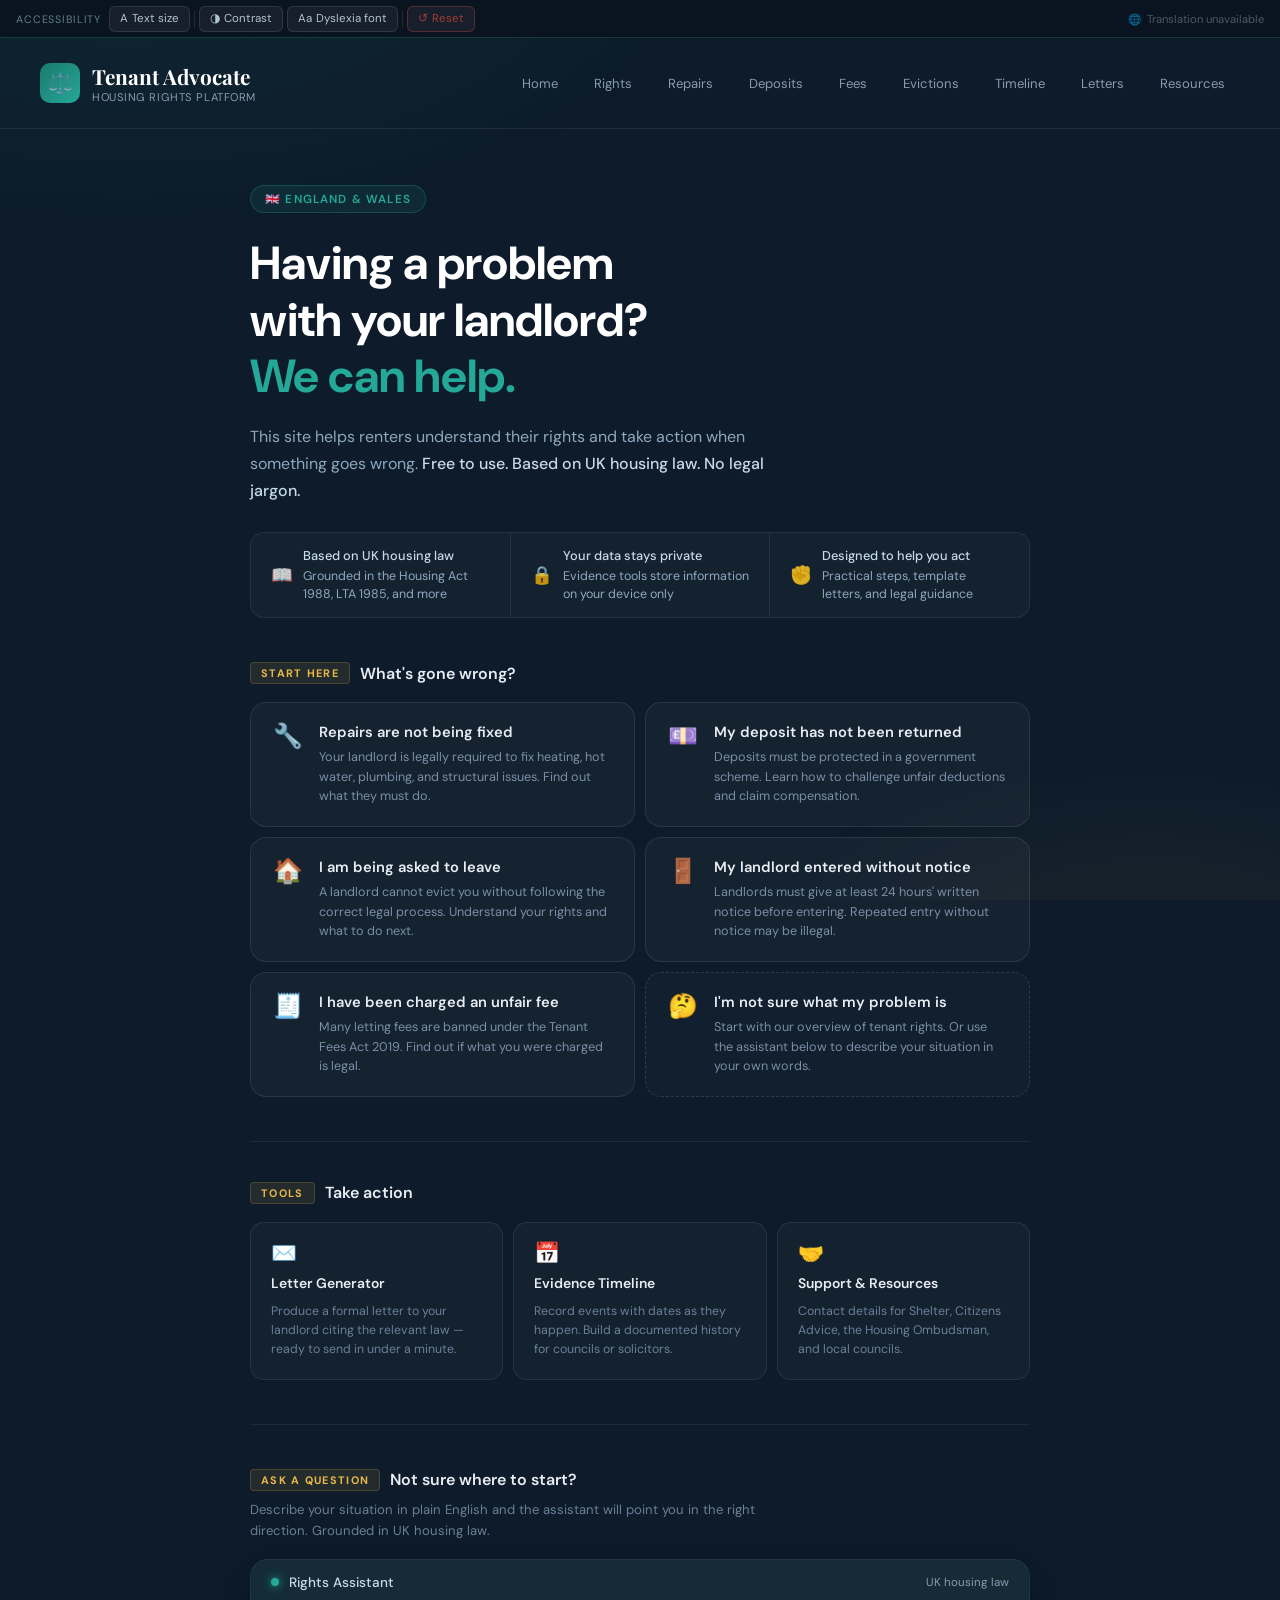
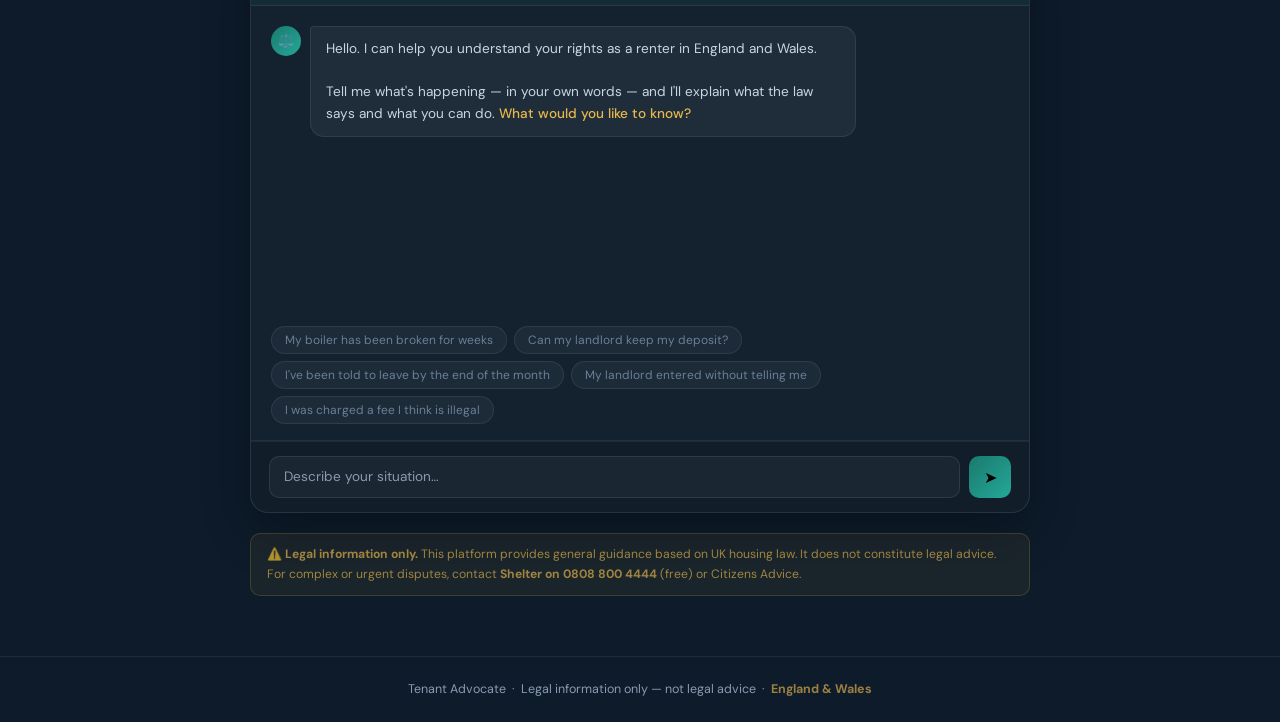
==== commit 9cc6631a: "Update index.html ver 2 of simplieifed homepage where claude reduced the reliance on ai as the bulk " ====
--- a/index.html
+++ b/index.html
@@ -3,159 +3,486 @@
 <head>
 <meta charset="UTF-8">
 <meta name="viewport" content="width=device-width, initial-scale=1.0">
-<title>Tenant Advocate – Housing Rights Platform</title>
+<title>Tenant Advocate – Housing Rights for Renters in England</title>
 <link rel="stylesheet" href="styles.css">
 <link rel="stylesheet" href="accessibility.css">
 <style>
-/* Homepage-only: hero centred, chat widget, feature grid, disclaimer */
-
-.hero { text-align: center; margin: 70px auto 0; }
-.hero p { margin: 0 auto 50px; }
-
-/* AI Chat widget */
-.chat-container {
+
+/* ══════════════════════════════════════════
+   HOMEPAGE — GUIDANCE-FIRST LAYOUT
+   ══════════════════════════════════════════ */
+
+/* ── Hero: purpose statement ── */
+.home-hero {
   position: relative; z-index: 1;
-  max-width: 780px; margin: 0 auto 80px; padding: 0 40px;
-}
+  max-width: 860px;
+  margin: 56px auto 0;
+  padding: 0 40px;
+  text-align: left;
+}
+
+.home-hero .purpose-tag {
+  display: inline-flex;
+  align-items: center;
+  gap: 7px;
+  font-size: 0.73rem;
+  font-weight: 600;
+  text-transform: uppercase;
+  letter-spacing: 0.1em;
+  color: var(--teal-light);
+  background: rgba(42,174,156,0.1);
+  border: 1px solid rgba(42,174,156,0.25);
+  border-radius: 20px;
+  padding: 5px 14px;
+  margin-bottom: 22px;
+}
+
+.home-hero h2 {
+  font-size: clamp(1.9rem, 4.5vw, 2.9rem);
+  font-weight: 700;
+  line-height: 1.22;
+  color: #fff;
+  margin-bottom: 18px;
+  max-width: 680px;
+}
+
+.home-hero h2 em {
+  font-style: normal;
+  color: var(--teal-light);
+}
+
+.home-hero .purpose-line {
+  font-size: 1rem;
+  color: #8fa8bf;
+  line-height: 1.7;
+  max-width: 560px;
+  margin-bottom: 0;
+}
+
+.home-hero .purpose-line strong {
+  color: #c8dae8;
+  font-weight: 500;
+}
+
+/* ── Trust bar ── */
+.trust-bar {
+  position: relative; z-index: 1;
+  max-width: 860px;
+  margin: 28px auto 0;
+  padding: 0 40px;
+}
+
+.trust-bar-inner {
+  display: flex;
+  align-items: center;
+  gap: 0;
+  background: rgba(255,255,255,0.03);
+  border: 1px solid rgba(255,255,255,0.07);
+  border-radius: 14px;
+  overflow: hidden;
+}
+
+.trust-item {
+  flex: 1;
+  display: flex;
+  align-items: center;
+  gap: 10px;
+  padding: 14px 20px;
+  border-right: 1px solid rgba(255,255,255,0.07);
+}
+.trust-item:last-child { border-right: none; }
+
+.trust-icon {
+  font-size: 1.1rem;
+  flex-shrink: 0;
+  opacity: 0.85;
+}
+.trust-text {
+  font-size: 0.78rem;
+  color: #8fa8bf;
+  line-height: 1.45;
+}
+.trust-text strong {
+  display: block;
+  font-size: 0.8rem;
+  color: #c8dae8;
+  font-weight: 500;
+  margin-bottom: 1px;
+}
+
+/* ── START HERE section ── */
+.start-here {
+  position: relative; z-index: 1;
+  max-width: 860px;
+  margin: 44px auto 0;
+  padding: 0 40px;
+}
+
+.section-label {
+  display: flex;
+  align-items: center;
+  gap: 10px;
+  margin-bottom: 18px;
+}
+.section-label-tag {
+  font-size: 0.68rem;
+  font-weight: 700;
+  text-transform: uppercase;
+  letter-spacing: 0.12em;
+  color: var(--gold);
+  background: rgba(232,184,75,0.1);
+  border: 1px solid rgba(232,184,75,0.2);
+  border-radius: 4px;
+  padding: 3px 10px;
+}
+.section-label h3 {
+  font-size: 1rem;
+  font-weight: 600;
+  color: #e8edf3;
+  margin: 0;
+}
+
+/* Problem pathway cards */
+.pathway-grid {
+  display: grid;
+  grid-template-columns: 1fr 1fr;
+  gap: 10px;
+}
+
+.pathway-card {
+  display: flex;
+  align-items: flex-start;
+  gap: 16px;
+  padding: 20px 22px;
+  background: rgba(255,255,255,0.035);
+  border: 1px solid rgba(255,255,255,0.09);
+  border-radius: 16px;
+  text-decoration: none;
+  color: inherit;
+  transition: all 0.22s;
+  position: relative;
+  overflow: hidden;
+}
+
+.pathway-card::before {
+  content: '';
+  position: absolute;
+  left: 0; top: 0; bottom: 0;
+  width: 3px;
+  background: var(--teal-light);
+  opacity: 0;
+  transition: opacity 0.2s;
+}
+
+.pathway-card:hover {
+  background: rgba(42,174,156,0.08);
+  border-color: rgba(42,174,156,0.3);
+  transform: translateY(-1px);
+  box-shadow: 0 8px 28px rgba(0,0,0,0.25);
+}
+.pathway-card:hover::before { opacity: 1; }
+
+/* Unsure card — slightly different treatment */
+.pathway-card.unsure {
+  border-style: dashed;
+  border-color: rgba(255,255,255,0.12);
+  background: rgba(255,255,255,0.02);
+}
+.pathway-card.unsure:hover {
+  border-style: solid;
+  border-color: rgba(232,184,75,0.35);
+  background: rgba(232,184,75,0.06);
+}
+.pathway-card.unsure::before { background: var(--gold); }
+
+.pathway-icon {
+  font-size: 1.5rem;
+  flex-shrink: 0;
+  margin-top: 1px;
+  line-height: 1;
+}
+
+.pathway-text { flex: 1; }
+
+.pathway-title {
+  font-size: 0.92rem;
+  font-weight: 600;
+  color: #e8edf3;
+  line-height: 1.3;
+  margin-bottom: 5px;
+  display: flex;
+  align-items: center;
+  justify-content: space-between;
+  gap: 8px;
+}
+
+.pathway-arrow {
+  font-size: 0.8rem;
+  color: var(--teal-light);
+  opacity: 0;
+  transition: opacity 0.2s, transform 0.2s;
+  flex-shrink: 0;
+}
+.pathway-card:hover .pathway-arrow { opacity: 1; transform: translateX(3px); }
+.pathway-card.unsure:hover .pathway-arrow { color: var(--gold); }
+
+.pathway-desc {
+  font-size: 0.79rem;
+  color: #7a8fa6;
+  line-height: 1.55;
+}
+
+/* ── DIVIDER ── */
+.home-divider {
+  position: relative; z-index: 1;
+  max-width: 860px;
+  margin: 44px auto 0;
+  padding: 0 40px;
+}
+.home-divider hr {
+  border: none;
+  border-top: 1px solid rgba(255,255,255,0.07);
+}
+
+/* ── TOOLS section ── */
+.tools-section {
+  position: relative; z-index: 1;
+  max-width: 860px;
+  margin: 40px auto 0;
+  padding: 0 40px;
+}
+
+.tools-grid {
+  display: grid;
+  grid-template-columns: repeat(3, 1fr);
+  gap: 10px;
+}
+
+.tool-card {
+  display: flex;
+  flex-direction: column;
+  padding: 20px;
+  background: rgba(255,255,255,0.03);
+  border: 1px solid rgba(255,255,255,0.08);
+  border-radius: 14px;
+  text-decoration: none;
+  color: inherit;
+  transition: all 0.22s;
+  gap: 10px;
+}
+.tool-card:hover {
+  background: rgba(255,255,255,0.055);
+  border-color: rgba(255,255,255,0.14);
+  transform: translateY(-1px);
+}
+
+.tool-card-icon {
+  font-size: 1.3rem;
+  line-height: 1;
+}
+.tool-card h4 {
+  font-size: 0.87rem;
+  font-weight: 600;
+  color: #e8edf3;
+  margin: 0;
+}
+.tool-card p {
+  font-size: 0.77rem;
+  color: #6a8098;
+  line-height: 1.55;
+  margin: 0;
+}
+
+/* ── AI CHAT section (secondary) ── */
+.chat-section {
+  position: relative; z-index: 1;
+  max-width: 860px;
+  margin: 44px auto 0;
+  padding: 0 40px;
+}
+
+.chat-intro {
+  margin-bottom: 18px;
+}
+.chat-intro p {
+  font-size: 0.82rem;
+  color: #6a8098;
+  margin-top: 6px;
+  line-height: 1.6;
+}
+
+/* Chat card — retained from original, slightly toned down */
 .chat-card {
-  background: var(--card-bg); border: 1px solid var(--border);
-  border-radius: 20px; overflow: hidden; box-shadow: 0 30px 80px rgba(0,0,0,0.4);
+  background: rgba(255,255,255,0.03);
+  border: 1px solid rgba(255,255,255,0.08);
+  border-radius: 18px;
+  overflow: hidden;
+  box-shadow: 0 16px 48px rgba(0,0,0,0.3);
 }
 .chat-header {
-  background: linear-gradient(135deg, rgba(26,122,110,0.3), rgba(26,122,110,0.1));
-  border-bottom: 1px solid var(--border); padding: 18px 24px;
-  display: flex; align-items: center; gap: 12px;
+  background: rgba(26,122,110,0.12);
+  border-bottom: 1px solid rgba(255,255,255,0.07);
+  padding: 14px 20px;
+  display: flex; align-items: center; gap: 10px;
 }
 .chat-header-dot {
-  width: 10px; height: 10px; background: var(--teal-light); border-radius: 50%;
-  box-shadow: 0 0 12px var(--teal-light); animation: pulse 2s infinite;
-}
-@keyframes pulse { 0%, 100% { opacity:1; } 50% { opacity:0.4; } }
-.chat-header h3 { font-size: 0.9rem; font-weight: 500; color: #fff; }
-.chat-header span { font-size: 0.75rem; color: var(--muted); margin-left: auto; }
+  width: 8px; height: 8px;
+  background: var(--teal-light); border-radius: 50%;
+  box-shadow: 0 0 10px var(--teal-light);
+  animation: pulse 2s infinite;
+}
+@keyframes pulse { 0%,100%{opacity:1} 50%{opacity:0.35} }
+.chat-header h3 { font-size: 0.85rem; font-weight: 500; color: #c8dae8; }
+.chat-header span { font-size: 0.72rem; color: var(--muted); margin-left: auto; }
 
 .chat-messages {
-  height: 380px; overflow-y: auto; padding: 24px;
-  display: flex; flex-direction: column; gap: 16px; scroll-behavior: smooth;
-}
-.chat-messages::-webkit-scrollbar { width: 4px; }
-.chat-messages::-webkit-scrollbar-track { background: transparent; }
-.chat-messages::-webkit-scrollbar-thumb { background: var(--border); border-radius: 2px; }
-
-.msg { display: flex; gap: 10px; animation: fadeUp 0.3s ease; }
-@keyframes fadeUp { from { opacity:0; transform:translateY(8px); } to { opacity:1; transform:translateY(0); } }
+  height: 320px; overflow-y: auto; padding: 20px;
+  display: flex; flex-direction: column; gap: 14px;
+  scroll-behavior: smooth;
+}
+.chat-messages::-webkit-scrollbar { width: 3px; }
+.chat-messages::-webkit-scrollbar-thumb { background: rgba(255,255,255,0.08); border-radius: 2px; }
+
+.msg { display: flex; gap: 9px; animation: fadeUp 0.3s ease; }
+@keyframes fadeUp { from{opacity:0;transform:translateY(6px)} to{opacity:1;transform:none} }
 .msg.user { flex-direction: row-reverse; }
 .msg-avatar {
-  width: 32px; height: 32px; border-radius: 50%; flex-shrink: 0;
-  display: flex; align-items: center; justify-content: center; font-size: 14px;
+  width: 30px; height: 30px; border-radius: 50%; flex-shrink: 0;
+  display: flex; align-items: center; justify-content: center; font-size: 13px;
 }
 .msg.assistant .msg-avatar { background: linear-gradient(135deg, var(--teal), var(--teal-light)); }
 .msg.user .msg-avatar {
-  background: rgba(232,184,75,0.2); border: 1px solid rgba(232,184,75,0.3);
-  color: var(--gold); font-size: 12px;
+  background: rgba(232,184,75,0.15); border: 1px solid rgba(232,184,75,0.25);
+  color: var(--gold); font-size: 11px;
 }
 .msg-bubble {
-  max-width: 72%; padding: 12px 16px; border-radius: 16px;
-  font-size: 0.88rem; line-height: 1.6;
+  max-width: 74%; padding: 11px 15px; border-radius: 14px;
+  font-size: 0.85rem; line-height: 1.6;
 }
 .msg.assistant .msg-bubble {
-  background: rgba(255,255,255,0.06); border: 1px solid var(--border);
-  border-top-left-radius: 4px; color: #d4dde8;
+  background: rgba(255,255,255,0.05); border: 1px solid rgba(255,255,255,0.08);
+  border-top-left-radius: 4px; color: #c8d6e4;
 }
 .msg.user .msg-bubble {
-  background: rgba(26,122,110,0.25); border: 1px solid rgba(26,122,110,0.3);
+  background: rgba(26,122,110,0.22); border: 1px solid rgba(26,122,110,0.28);
   border-top-right-radius: 4px; color: #e8edf3;
 }
 .msg-bubble strong { color: var(--gold); font-weight: 500; }
 .msg-bubble a { color: var(--teal-light); }
 
-.typing-indicator { display: flex; gap: 5px; align-items: center; padding: 14px 16px; }
+.typing-indicator { display: flex; gap: 4px; align-items: center; padding: 12px 14px; }
 .typing-indicator span {
-  width: 7px; height: 7px; background: var(--muted); border-radius: 50%;
+  width: 6px; height: 6px; background: var(--muted); border-radius: 50%;
   animation: bounce 1.2s infinite;
 }
-.typing-indicator span:nth-child(2) { animation-delay: 0.2s; }
-.typing-indicator span:nth-child(3) { animation-delay: 0.4s; }
-@keyframes bounce { 0%, 60%, 100% { transform:translateY(0); } 30% { transform:translateY(-6px); } }
+.typing-indicator span:nth-child(2){animation-delay:.2s}
+.typing-indicator span:nth-child(3){animation-delay:.4s}
+@keyframes bounce{0%,60%,100%{transform:none}30%{transform:translateY(-5px)}}
+
+.chips {
+  padding: 0 20px 16px; display: flex; flex-wrap: wrap; gap: 7px;
+  border-bottom: 1px solid rgba(255,255,255,0.06);
+}
+.chip {
+  background: rgba(255,255,255,0.04); border: 1px solid rgba(255,255,255,0.08);
+  color: #6a8098; font-size: 0.75rem; padding: 5px 13px;
+  border-radius: 20px; cursor: pointer; transition: all 0.18s;
+  font-family: 'DM Sans', sans-serif;
+}
+.chip:hover { background: rgba(42,174,156,0.12); border-color: rgba(42,174,156,0.3); color: var(--teal-light); }
 
 .chat-input-row {
-  border-top: 1px solid var(--border); padding: 16px 20px;
-  display: flex; gap: 10px; align-items: flex-end;
-  background: rgba(0,0,0,0.15);
+  border-top: 1px solid rgba(255,255,255,0.06); padding: 14px 18px;
+  display: flex; gap: 9px; align-items: flex-end;
+  background: rgba(0,0,0,0.12);
 }
 .chat-input-row textarea {
-  flex: 1; background: rgba(255,255,255,0.05); border: 1px solid var(--border);
-  border-radius: 12px; color: #e8edf3;
-  font-family: 'DM Sans', sans-serif; font-size: 0.88rem;
-  padding: 12px 16px; resize: none; min-height: 46px; max-height: 120px;
+  flex: 1; background: rgba(255,255,255,0.04); border: 1px solid rgba(255,255,255,0.09);
+  border-radius: 10px; color: #e8edf3;
+  font-family: 'DM Sans', sans-serif; font-size: 0.85rem;
+  padding: 10px 14px; resize: none; min-height: 42px; max-height: 110px;
   outline: none; transition: border-color 0.2s; line-height: 1.5;
 }
-.chat-input-row textarea:focus { border-color: rgba(26,122,110,0.5); }
+.chat-input-row textarea:focus { border-color: rgba(42,174,156,0.45); }
 .chat-input-row textarea::placeholder { color: var(--muted); }
 
 .send-btn {
-  width: 46px; height: 46px;
+  width: 42px; height: 42px;
   background: linear-gradient(135deg, var(--teal), var(--teal-light));
-  border: none; border-radius: 12px; cursor: pointer; font-size: 18px;
+  border: none; border-radius: 10px; cursor: pointer; font-size: 16px;
   display: flex; align-items: center; justify-content: center; flex-shrink: 0;
   transition: opacity 0.2s, transform 0.15s;
 }
-.send-btn:hover { opacity: 0.9; transform: scale(1.05); }
-.send-btn:disabled { opacity: 0.4; cursor: default; transform: none; }
-
-.chips {
-  padding: 0 24px 20px; display: flex; flex-wrap: wrap; gap: 8px;
-  border-bottom: 1px solid var(--border);
-}
-.chip {
-  background: rgba(255,255,255,0.04); border: 1px solid var(--border);
-  color: var(--muted); font-size: 0.78rem; padding: 6px 14px;
-  border-radius: 20px; cursor: pointer; transition: all 0.2s;
-  font-family: 'DM Sans', sans-serif;
-}
-.chip:hover { background: rgba(26,122,110,0.15); border-color: rgba(26,122,110,0.35); color: var(--teal-light); }
-
-/* Feature cards grid */
-.features {
+.send-btn:hover { opacity: 0.88; transform: scale(1.04); }
+.send-btn:disabled { opacity: 0.35; cursor: default; transform: none; }
+
+/* ── Disclaimer ── */
+.home-disclaimer {
   position: relative; z-index: 1;
-  max-width: 860px; margin: 0 auto 80px; padding: 0 40px;
-  display: grid; grid-template-columns: repeat(auto-fit, minmax(240px, 1fr)); gap: 16px;
-}
-.feature-card {
-  background: var(--card-bg); border: 1px solid var(--border);
-  border-radius: 16px; padding: 24px;
-  text-decoration: none; color: inherit;
-  transition: all 0.25s; position: relative; overflow: hidden;
-}
-.feature-card::after {
-  content: ''; position: absolute; bottom: 0; left: 0; right: 0; height: 2px;
-  background: linear-gradient(90deg, var(--teal), var(--teal-light));
-  transform: scaleX(0); transition: transform 0.3s;
-}
-.feature-card:hover { border-color: rgba(26,122,110,0.35); transform: translateY(-2px); }
-.feature-card:hover::after { transform: scaleX(1); }
-.feature-icon { font-size: 1.6rem; margin-bottom: 12px; }
-.feature-card h3 { font-size: 0.95rem; font-weight: 500; margin-bottom: 8px; color: #fff; }
-.feature-card p  { font-size: 0.82rem; color: var(--muted); line-height: 1.6; }
-
-/* Disclaimer strip */
-.disclaimer {
-  position: relative; z-index: 1;
-  max-width: 780px; margin: -40px auto 60px; padding: 0 40px;
-}
-.disclaimer p {
-  background: rgba(232,184,75,0.07); border: 1px solid rgba(232,184,75,0.2);
-  border-radius: 10px; padding: 12px 18px;
-  font-size: 0.78rem; color: rgba(232,184,75,0.75); line-height: 1.6;
-}
-
-footer strong { color: rgba(232,184,75,0.7); }
-
-@media (max-width: 600px) {
-  .chat-container, .features, .disclaimer { padding: 0 20px; }
-  .hero h2 { font-size: 2rem; }
-  nav { justify-content: center; }
-}
+  max-width: 860px;
+  margin: 20px auto 0;
+  padding: 0 40px;
+}
+.home-disclaimer p {
+  background: rgba(232,184,75,0.06);
+  border: 1px solid rgba(232,184,75,0.18);
+  border-radius: 10px;
+  padding: 11px 16px;
+  font-size: 0.76rem;
+  color: rgba(232,184,75,0.65);
+  line-height: 1.6;
+}
+
+/* ── Footer spacing ── */
+footer { margin-top: 60px; }
+footer strong { color: rgba(232,184,75,0.65); }
+
+/* ══════════════════════════════════════════
+   HIGH CONTRAST OVERRIDES
+   ══════════════════════════════════════════ */
+
+html.high-contrast .pathway-card {
+  border: 2px solid #ffffff;
+  background: #0a0a0a;
+}
+html.high-contrast .pathway-card:hover {
+  background: #001a17;
+  border-color: #00ffdd;
+}
+html.high-contrast .pathway-card::before { background: #00ffdd; }
+html.high-contrast .pathway-title { color: #ffffff; }
+html.high-contrast .pathway-desc  { color: #cccccc; }
+html.high-contrast .trust-bar-inner { border: 2px solid rgba(255,255,255,0.25); }
+html.high-contrast .trust-item { border-right-color: rgba(255,255,255,0.25); }
+html.high-contrast .tool-card { border: 2px solid rgba(255,255,255,0.3); background: #0a0a0a; }
+html.high-contrast .tool-card:hover { border-color: #00ffdd; }
+html.high-contrast .tool-card h4 { color: #ffffff; }
+html.high-contrast .tool-card p  { color: #cccccc; }
+
+/* ══════════════════════════════════════════
+   RESPONSIVE
+   ══════════════════════════════════════════ */
+
+@media (max-width: 700px) {
+  .home-hero, .trust-bar, .start-here,
+  .home-divider, .tools-section, .chat-section,
+  .home-disclaimer { padding: 0 20px; }
+
+  .home-hero { margin-top: 32px; }
+  .home-hero h2 { font-size: 1.75rem; }
+  .home-hero .purpose-line { font-size: 0.9rem; }
+
+  .pathway-grid { grid-template-columns: 1fr; }
+  .tools-grid   { grid-template-columns: 1fr 1fr; }
+  .trust-bar-inner { flex-direction: column; }
+  .trust-item { border-right: none; border-bottom: 1px solid rgba(255,255,255,0.07); }
+  .trust-item:last-child { border-bottom: none; }
+}
+
+@media (max-width: 440px) {
+  .tools-grid { grid-template-columns: 1fr; }
+}
+
 </style>
 </head>
 <body>
@@ -181,87 +508,238 @@
   </nav>
 </header>
 
-<div class="hero">
-  <div class="hero-badge">🇬🇧 UK Housing Law</div>
-  <h2>Know your rights.<br>Stand your <em>ground.</em></h2>
-  <p>Ask our AI assistant any question about your tenancy — repairs, deposits, eviction, fees. Get clear, legally-grounded answers instantly.</p>
+
+<!-- ══════════════════════════════════════════
+     1. HERO — WHAT THIS SITE IS
+     ══════════════════════════════════════════ -->
+
+<div class="home-hero">
+  <div class="purpose-tag">🇬🇧 England &amp; Wales</div>
+  <h2>Having a problem<br>with your landlord?<br><em>We can help.</em></h2>
+  <p class="purpose-line">
+    This site helps renters understand their rights and take action when something goes wrong.
+    <strong>Free to use. Based on UK housing law. No legal jargon.</strong>
+  </p>
 </div>
 
-<div class="chat-container">
+
+<!-- ══════════════════════════════════════════
+     2. TRUST BAR
+     ══════════════════════════════════════════ -->
+
+<div class="trust-bar">
+  <div class="trust-bar-inner">
+    <div class="trust-item">
+      <span class="trust-icon">📖</span>
+      <div class="trust-text">
+        <strong>Based on UK housing law</strong>
+        Grounded in the Housing Act 1988, LTA 1985, and more
+      </div>
+    </div>
+    <div class="trust-item">
+      <span class="trust-icon">🔒</span>
+      <div class="trust-text">
+        <strong>Your data stays private</strong>
+        Evidence tools store information on your device only
+      </div>
+    </div>
+    <div class="trust-item">
+      <span class="trust-icon">✊</span>
+      <div class="trust-text">
+        <strong>Designed to help you act</strong>
+        Practical steps, template letters, and legal guidance
+      </div>
+    </div>
+  </div>
+</div>
+
+
+<!-- ══════════════════════════════════════════
+     3. START HERE — PRIMARY PATHWAY
+     ══════════════════════════════════════════ -->
+
+<div class="start-here">
+
+  <div class="section-label">
+    <span class="section-label-tag">Start here</span>
+    <h3>What's gone wrong?</h3>
+  </div>
+
+  <div class="pathway-grid">
+
+    <a class="pathway-card" href="pages/repairs.html">
+      <span class="pathway-icon">🔧</span>
+      <div class="pathway-text">
+        <div class="pathway-title">
+          Repairs are not being fixed
+          <span class="pathway-arrow">→</span>
+        </div>
+        <p class="pathway-desc">Your landlord is legally required to fix heating, hot water, plumbing, and structural issues. Find out what they must do.</p>
+      </div>
+    </a>
+
+    <a class="pathway-card" href="pages/deposits.html">
+      <span class="pathway-icon">💷</span>
+      <div class="pathway-text">
+        <div class="pathway-title">
+          My deposit has not been returned
+          <span class="pathway-arrow">→</span>
+        </div>
+        <p class="pathway-desc">Deposits must be protected in a government scheme. Learn how to challenge unfair deductions and claim compensation.</p>
+      </div>
+    </a>
+
+    <a class="pathway-card" href="pages/evictions.html">
+      <span class="pathway-icon">🏠</span>
+      <div class="pathway-text">
+        <div class="pathway-title">
+          I am being asked to leave
+          <span class="pathway-arrow">→</span>
+        </div>
+        <p class="pathway-desc">A landlord cannot evict you without following the correct legal process. Understand your rights and what to do next.</p>
+      </div>
+    </a>
+
+    <a class="pathway-card" href="pages/know-your-rights.html">
+      <span class="pathway-icon">🚪</span>
+      <div class="pathway-text">
+        <div class="pathway-title">
+          My landlord entered without notice
+          <span class="pathway-arrow">→</span>
+        </div>
+        <p class="pathway-desc">Landlords must give at least 24 hours' written notice before entering. Repeated entry without notice may be illegal.</p>
+      </div>
+    </a>
+
+    <a class="pathway-card" href="pages/fees.html">
+      <span class="pathway-icon">🧾</span>
+      <div class="pathway-text">
+        <div class="pathway-title">
+          I have been charged an unfair fee
+          <span class="pathway-arrow">→</span>
+        </div>
+        <p class="pathway-desc">Many letting fees are banned under the Tenant Fees Act 2019. Find out if what you were charged is legal.</p>
+      </div>
+    </a>
+
+    <a class="pathway-card unsure" href="pages/know-your-rights.html">
+      <span class="pathway-icon">🤔</span>
+      <div class="pathway-text">
+        <div class="pathway-title">
+          I'm not sure what my problem is
+          <span class="pathway-arrow">→</span>
+        </div>
+        <p class="pathway-desc">Start with our overview of tenant rights. Or use the assistant below to describe your situation in your own words.</p>
+      </div>
+    </a>
+
+  </div>
+</div>
+
+
+<!-- ══════════════════════════════════════════
+     4. TOOLS — SECONDARY
+     ══════════════════════════════════════════ -->
+
+<div class="home-divider"><hr></div>
+
+<div class="tools-section">
+
+  <div class="section-label">
+    <span class="section-label-tag">Tools</span>
+    <h3>Take action</h3>
+  </div>
+
+  <div class="tools-grid">
+
+    <a class="tool-card" href="pages/letters.html">
+      <div class="tool-card-icon">✉️</div>
+      <h4>Letter Generator</h4>
+      <p>Produce a formal letter to your landlord citing the relevant law — ready to send in under a minute.</p>
+    </a>
+
+    <a class="tool-card" href="pages/timeline-tool.html">
+      <div class="tool-card-icon">📅</div>
+      <h4>Evidence Timeline</h4>
+      <p>Record events with dates as they happen. Build a documented history for councils or solicitors.</p>
+    </a>
+
+    <a class="tool-card" href="pages/resources.html">
+      <div class="tool-card-icon">🤝</div>
+      <h4>Support &amp; Resources</h4>
+      <p>Contact details for Shelter, Citizens Advice, the Housing Ombudsman, and local councils.</p>
+    </a>
+
+  </div>
+</div>
+
+
+<!-- ══════════════════════════════════════════
+     5. AI ASSISTANT — OPTIONAL, SECONDARY
+     ══════════════════════════════════════════ -->
+
+<div class="home-divider"><hr></div>
+
+<div class="chat-section">
+
+  <div class="section-label chat-intro">
+    <span class="section-label-tag">Ask a question</span>
+    <h3>Not sure where to start?</h3>
+  </div>
+  <p style="font-size:0.82rem;color:#6a8098;line-height:1.6;margin:-10px 0 18px;max-width:560px;">
+    Describe your situation in plain English and the assistant will point you in the right direction. Grounded in UK housing law.
+  </p>
+
   <div class="chat-card">
     <div class="chat-header">
       <div class="chat-header-dot"></div>
       <h3>Rights Assistant</h3>
-      <span>Grounded in UK housing law</span>
+      <span>UK housing law</span>
     </div>
 
     <div class="chat-messages" id="chatMessages">
       <div class="msg assistant">
         <div class="msg-avatar">⚖️</div>
         <div class="msg-bubble">
-          Hello! I'm here to help you understand your rights as a tenant in England and Wales.<br><br>
-          You can ask me anything — whether your landlord must fix a boiler, how deposits work, what counts as unlawful eviction, or which fees are illegal. <strong>What would you like to know?</strong>
+          Hello. I can help you understand your rights as a renter in England and Wales.<br><br>
+          Tell me what's happening — in your own words — and I'll explain what the law says and what you can do. <strong>What would you like to know?</strong>
         </div>
       </div>
     </div>
 
     <div class="chips" id="suggestionChips">
-      <button class="chip" onclick="sendChip(this)">My landlord won't fix the heating</button>
+      <button class="chip" onclick="sendChip(this)">My boiler has been broken for weeks</button>
       <button class="chip" onclick="sendChip(this)">Can my landlord keep my deposit?</button>
-      <button class="chip" onclick="sendChip(this)">Is this fee legal?</button>
-      <button class="chip" onclick="sendChip(this)">My landlord entered without notice</button>
-      <button class="chip" onclick="sendChip(this)">I've been threatened with eviction</button>
+      <button class="chip" onclick="sendChip(this)">I've been told to leave by the end of the month</button>
+      <button class="chip" onclick="sendChip(this)">My landlord entered without telling me</button>
+      <button class="chip" onclick="sendChip(this)">I was charged a fee I think is illegal</button>
     </div>
 
     <div class="chat-input-row">
-      <textarea id="chatInput" placeholder="Ask about your tenancy rights…" rows="1"
+      <textarea id="chatInput"
+        placeholder="Describe your situation…" rows="1"
         onkeydown="if(event.key==='Enter'&&!event.shiftKey){event.preventDefault();sendMessage()}"
         oninput="autoResize(this)"></textarea>
-      <button class="send-btn" id="sendBtn" onclick="sendMessage()">➤</button>
+      <button class="send-btn" id="sendBtn" onclick="sendMessage()" aria-label="Send message">➤</button>
     </div>
   </div>
+
 </div>
 
-<div class="disclaimer">
-  <p>⚠️ <strong>Legal information only.</strong> This platform provides general guidance based on UK housing law. It does not constitute legal advice. For complex disputes, consult a solicitor or contact Shelter / Citizens Advice.</p>
+
+<!-- ══════════════════════════════════════════
+     DISCLAIMER
+     ══════════════════════════════════════════ -->
+
+<div class="home-disclaimer">
+  <p>⚠️ <strong>Legal information only.</strong> This platform provides general guidance based on UK housing law. It does not constitute legal advice. For complex or urgent disputes, contact <strong>Shelter on 0808 800 4444</strong> (free) or Citizens Advice.</p>
 </div>
 
-<div class="features">
-  <a class="feature-card" href="pages/letters.html">
-    <div class="feature-icon">✉️</div>
-    <h3>Letter Generator</h3>
-    <p>AI-drafted formal letters citing relevant legislation, ready to send to your landlord or agent.</p>
-  </a>
-  <a class="feature-card" href="pages/timeline-tool.html">
-    <div class="feature-icon">📅</div>
-    <h3>Dispute Timeline</h3>
-    <p>Record events with dates to build a clear, documented history of your housing dispute.</p>
-  </a>
-  <a class="feature-card" href="pages/know-your-rights.html">
-    <div class="feature-icon">📋</div>
-    <h3>Know Your Rights</h3>
-    <p>Key legislation explained plainly — from the Housing Act 1988 to the Tenant Fees Act 2019.</p>
-  </a>
-  <a class="feature-card" href="pages/repairs.html">
-    <div class="feature-icon">🔧</div>
-    <h3>Repairs & Maintenance</h3>
-    <p>Your landlord's legal obligations and what to do when they fail to act under Section 11.</p>
-  </a>
-  <a class="feature-card" href="pages/deposits.html">
-    <div class="feature-icon">🔒</div>
-    <h3>Deposit Protection</h3>
-    <p>Understand TDP schemes, how to dispute deductions, and claim penalties for non-compliance.</p>
-  </a>
-  <a class="feature-card" href="pages/resources.html">
-    <div class="feature-icon">🤝</div>
-    <h3>Support & Resources</h3>
-    <p>Links to Shelter, Citizens Advice, the Housing Ombudsman, and other trusted organisations.</p>
-  </a>
-</div>
 
 <footer>
-  <p>Tenant Advocate &nbsp;·&nbsp; Legal information only — not legal advice &nbsp;·&nbsp; <strong>England & Wales</strong></p>
+  <p>Tenant Advocate &nbsp;·&nbsp; Legal information only — not legal advice &nbsp;·&nbsp; <strong>England &amp; Wales</strong></p>
 </footer>
+
 
 <script>
 const SYSTEM_PROMPT = `You are a knowledgeable tenant rights assistant specialising in English and Welsh housing law. You help tenants understand their rights in clear, plain English.
@@ -282,18 +760,14 @@
   const text = input.value.trim();
   if (!text) return;
 
-  appendMessage('user', text);
+  appendMessage('user', escHtml(text));
   input.value = '';
   input.style.height = 'auto';
-  
   document.getElementById('suggestionChips').style.display = 'none';
 
   const sendBtn = document.getElementById('sendBtn');
   sendBtn.disabled = true;
-
-  // Show typing indicator
   const typingId = showTyping();
-
   conversationHistory.push({ role: 'user', content: text });
 
   try {
@@ -310,12 +784,9 @@
 
     const data = await response.json();
     removeTyping(typingId);
-
     const reply = data.content?.map(b => b.text || '').join('') || 'Sorry, I could not get a response. Please try again.';
-    
     conversationHistory.push({ role: 'assistant', content: reply });
     appendMessage('assistant', formatText(reply));
-
   } catch (err) {
     removeTyping(typingId);
     appendMessage('assistant', 'I\'m having trouble connecting. Please check your connection and try again.');
@@ -350,9 +821,7 @@
   div.innerHTML = `
     <div class="msg-avatar">⚖️</div>
     <div class="msg-bubble">
-      <div class="typing-indicator">
-        <span></span><span></span><span></span>
-      </div>
+      <div class="typing-indicator"><span></span><span></span><span></span></div>
     </div>
   `;
   msgs.appendChild(div);
@@ -367,17 +836,23 @@
 
 function formatText(text) {
   return text
+    .replace(/&/g,'&amp;').replace(/</g,'&lt;').replace(/>/g,'&gt;')
     .replace(/\*\*(.+?)\*\*/g, '<strong>$1</strong>')
     .replace(/\n\n/g, '</p><p>')
     .replace(/\n/g, '<br>')
     .replace(/^(.+)$/, '<p>$1</p>');
 }
 
+function escHtml(str) {
+  return str.replace(/&/g,'&amp;').replace(/</g,'&lt;').replace(/>/g,'&gt;');
+}
+
 function autoResize(el) {
   el.style.height = 'auto';
-  el.style.height = Math.min(el.scrollHeight, 120) + 'px';
+  el.style.height = Math.min(el.scrollHeight, 110) + 'px';
 }
 </script>
+
+<script src="accessibility.js"></script>
 </body>
-<script src="accessibility.js"></script>
 </html>
--- a/accessibility.css
+++ b/accessibility.css
@@ -1,18 +1,26 @@
-/* ═══════════════════════════════════════════════════════════════════
-   TENANT ADVOCATE — ACCESSIBILITY STYLESHEET
-   Include this file on every page. It provides:
-   • Accessibility toolbar styles
-   • .high-contrast, .large-text, .dyslexia-font, .simplified-layout
-   • Language selector styles
-   • Respects prefers-reduced-motion and prefers-contrast
-   ═══════════════════════════════════════════════════════════════════ */
-
-/* ── OpenDyslexic font (self-hosted via CDN) ── */
+/* ═══════════════════════════════════════════════════════════════
+   TENANT ADVOCATE — ACCESSIBILITY STYLESHEET (simplified)
+   Provides:
+   • Accessibility toolbar (non-fixed on mobile)
+   • .high-contrast and .dyslexia-font modes
+   • General WCAG focus/touch improvements
+   • prefers-reduced-motion and prefers-contrast support
+   ═══════════════════════════════════════════════════════════════ */
+
+/* ── OpenDyslexic font ── */
 @import url('https://fonts.cdnfonts.com/css/opendyslexic');
+
 
 /* ─────────────────────────────────────────────
    1. ACCESSIBILITY TOOLBAR
 ───────────────────────────────────────────── */
+
+/*
+  On desktop the bar is fixed at the top so it's always reachable.
+  On mobile it sits in normal document flow (position: static via
+  the media query below), which prevents it from overlapping the
+  page <header> that follows it in the DOM.
+*/
 
 #a11y-bar {
   position: fixed;
@@ -24,24 +32,44 @@
   border-bottom: 1px solid rgba(36, 168, 152, 0.25);
   display: flex;
   align-items: center;
-  justify-content: space-between;
   gap: 8px;
   padding: 0 16px;
-  height: 42px;
+  height: 38px;
   flex-wrap: nowrap;
-}
-
-/* Push the rest of the page down so nothing sits behind the bar */
+  overflow: hidden;
+}
+
+/* Push page content below the fixed bar on desktop */
 body {
-  padding-top: 42px;
+  padding-top: 38px;
+}
+
+/* ── On mobile: revert to flow positioning ── */
+/* This is the key fix — the bar becomes part of normal page flow
+   so it cannot overlap the sticky/fixed page header beneath it.  */
+@media (max-width: 768px) {
+  #a11y-bar {
+    position: relative; /* in-flow, not fixed */
+    top: auto;
+    height: auto;
+    min-height: 36px;
+    flex-wrap: wrap;
+    padding: 6px 12px;
+    gap: 6px;
+  }
+
+  /* No extra padding needed on mobile since bar is in-flow */
+  body {
+    padding-top: 0;
+  }
 }
 
 /* Label */
 #a11y-bar .a11y-label {
-  font-size: 0.68rem;
+  font-size: 0.67rem;
   text-transform: uppercase;
   letter-spacing: 0.08em;
-  color: rgba(168, 220, 215, 0.6);
+  color: rgba(168, 220, 215, 0.55);
   white-space: nowrap;
   flex-shrink: 0;
   font-family: 'DM Sans', sans-serif;
@@ -52,7 +80,7 @@
   display: flex;
   align-items: center;
   gap: 4px;
-  flex-wrap: wrap;
+  flex: 1;
 }
 
 /* Individual toolbar buttons */
@@ -64,14 +92,13 @@
   cursor: pointer;
   font-family: 'DM Sans', sans-serif;
   font-size: 0.72rem;
-  padding: 4px 10px;
+  padding: 3px 10px;
   white-space: nowrap;
   transition: background 0.15s, border-color 0.15s, color 0.15s;
   display: flex;
   align-items: center;
-  gap: 5px;
-  height: 28px;
-  /* keyboard focus ring */
+  gap: 4px;
+  height: 26px;
   outline: none;
 }
 
@@ -86,7 +113,6 @@
   outline-offset: 2px;
 }
 
-/* Active / toggled state */
 #a11y-bar button.a11y-active {
   background: rgba(36, 168, 152, 0.22);
   border-color: #24a898;
@@ -96,142 +122,104 @@
 /* Reset button */
 #a11y-bar button#a11y-reset {
   border-color: rgba(231, 76, 60, 0.3);
-  color: rgba(231, 76, 60, 0.7);
-}
-
+  color: rgba(231, 76, 60, 0.65);
+}
 #a11y-bar button#a11y-reset:hover {
   background: rgba(231, 76, 60, 0.12);
-  border-color: rgba(231, 76, 60, 0.6);
+  border-color: rgba(231, 76, 60, 0.55);
   color: #f1857a;
 }
 
 /* Divider */
 #a11y-bar .a11y-divider {
   width: 1px;
-  height: 18px;
+  height: 16px;
   background: rgba(255, 255, 255, 0.1);
   flex-shrink: 0;
 }
 
-/* Language selector wrapper */
+/* Hide button text labels on very small screens to save space —
+   keep the icon/character so the button is still usable         */
+@media (max-width: 480px) {
+  #a11y-bar .a11y-btn-text {
+    display: none;
+  }
+  #a11y-bar button {
+    padding: 3px 8px;
+    min-width: 32px;
+    justify-content: center;
+  }
+  #a11y-bar .a11y-divider {
+    display: none;
+  }
+}
+
+/* Language selector */
 #a11y-bar .a11y-lang-wrap {
   display: flex;
   align-items: center;
-  gap: 6px;
+  gap: 5px;
   flex-shrink: 0;
-}
-
-#a11y-bar .a11y-lang-wrap label {
-  font-size: 0.68rem;
-  text-transform: uppercase;
-  letter-spacing: 0.08em;
-  color: rgba(168, 220, 215, 0.6);
-  white-space: nowrap;
-  font-family: 'DM Sans', sans-serif;
-}
-
-/* Google Translate container - hide the default widget branding */
+  margin-left: auto;
+}
+
 #a11y-bar #google_translate_element {
   display: flex;
   align-items: center;
 }
 
-/* Override Google Translate default styles to match our theme */
+/* Style the Google Translate widget to match the toolbar */
 #a11y-bar .goog-te-gadget-simple {
   background: rgba(255, 255, 255, 0.05) !important;
   border: 1px solid rgba(255, 255, 255, 0.12) !important;
   border-radius: 6px !important;
-  padding: 3px 8px !important;
+  padding: 2px 8px !important;
   font-family: 'DM Sans', sans-serif !important;
-  font-size: 0.72rem !important;
+  font-size: 0.7rem !important;
   color: #b0c4cc !important;
   cursor: pointer;
-  height: 28px;
-  display: flex;
-  align-items: center;
-}
-
-#a11y-bar .goog-te-gadget-simple .goog-te-gadget-icon {
-  display: none !important;
-}
-
-#a11y-bar .goog-te-gadget-simple span {
-  color: #b0c4cc !important;
-  border: none !important;
-}
-
-#a11y-bar .goog-te-gadget-simple .goog-te-menu-value {
-  color: #b0c4cc !important;
-}
-
-/* Hide the "Powered by Google" text */
-.goog-te-gadget > span {
-  display: none !important;
-}
-
-/* Skip link — shown only on keyboard focus, screen-reader accessible */
-.skip-link {
-  position: fixed;
-  top: 42px;
-  left: 0;
-  background: #24a898;
-  color: #fff;
-  font-family: 'DM Sans', sans-serif;
-  font-size: 0.85rem;
-  font-weight: 500;
-  padding: 10px 18px;
-  z-index: 10001;
-  border-radius: 0 0 8px 0;
-  text-decoration: none;
-  transform: translateY(-100%);
-  transition: transform 0.2s;
-}
-
-.skip-link:focus {
-  transform: translateY(0);
-}
+  height: 26px;
+  display: flex;
+  align-items: center;
+}
+#a11y-bar .goog-te-gadget-simple .goog-te-gadget-icon { display: none !important; }
+#a11y-bar .goog-te-gadget-simple span { color: #b0c4cc !important; border: none !important; }
+#a11y-bar .goog-te-gadget-simple .goog-te-menu-value { color: #b0c4cc !important; }
+.goog-te-gadget > span { display: none !important; }
 
 
 /* ─────────────────────────────────────────────
-   2. LARGE TEXT MODE  (.large-text on <html>)
+   2. LARGE TEXT MODE
+   Applied by the cycling text-size button.
+   The JS sets font-size directly on <html>
+   (100% / 115% / 130%) — these rules handle
+   components that need extra tuning at larger sizes.
 ───────────────────────────────────────────── */
 
-html.large-text {
-  font-size: 120%;
-}
-
-html.large-text body {
-  font-size: 1.05rem;
-  line-height: 1.8;
-}
-
-html.large-text .hero h2,
-html.large-text .page-title h2 {
-  font-size: clamp(2.2rem, 5vw, 3.6rem);
-}
-
-html.large-text nav a,
-html.large-text .action-btn,
-html.large-text label,
-html.large-text input,
-html.large-text select,
-html.large-text textarea,
-html.large-text button {
-  font-size: 0.95rem;
-}
-
-html.large-text .section-card-body > p,
-html.large-text .ob-text span,
-html.large-text .tl-event,
-html.large-text .resource-body {
-  font-size: 0.96rem;
+/* At 115% or 130%, give headings slightly more breathing room */
+html[style*="font-size: 115"],
+html[style*="font-size: 130"] {
+  line-height: 1.75;
+}
+
+html[style*="font-size: 115"] .hero h2,
+html[style*="font-size: 130"] .hero h2 {
+  font-size: clamp(1.9rem, 5vw, 3.2rem);
+}
+
+html[style*="font-size: 115"] .section-card-body > p,
+html[style*="font-size: 130"] .section-card-body > p,
+html[style*="font-size: 115"] .ob-text span,
+html[style*="font-size: 130"] .ob-text span {
   line-height: 1.85;
 }
+
+/* Legacy class still supported if set from elsewhere */
+html.large-text { font-size: 115%; line-height: 1.75; }
 
 
 /* ─────────────────────────────────────────────
    3. HIGH CONTRAST MODE  (.high-contrast on <html>)
-   WCAG AA contrast ratios throughout
 ───────────────────────────────────────────── */
 
 html.high-contrast {
@@ -249,22 +237,26 @@
   color: #ffffff;
 }
 
-html.high-contrast body::before {
-  display: none; /* remove decorative gradients */
-}
+html.high-contrast body::before { display: none; }
 
 html.high-contrast .section-card,
 html.high-contrast .form-panel,
 html.high-contrast .preview-panel,
 html.high-contrast .panel,
-html.high-contrast .chat-card {
+html.high-contrast .chat-card,
+html.high-contrast .dashboard,
+html.high-contrast .tl-panel,
+html.high-contrast .tl-card,
+html.high-contrast .navigator-card {
   background: #0a0a0a;
   border: 2px solid #ffffff;
 }
 
 html.high-contrast .section-card-header,
 html.high-contrast .panel-header,
-html.high-contrast .chat-header {
+html.high-contrast .panel-head,
+html.high-contrast .chat-header,
+html.high-contrast .tl-panel-head {
   background: #111111;
   border-bottom: 2px solid #ffffff;
 }
@@ -273,7 +265,6 @@
   color: #ffffff;
   border-color: rgba(255,255,255,0.3);
 }
-
 html.high-contrast nav a:hover,
 html.high-contrast nav a.active {
   background: #ffffff;
@@ -281,10 +272,9 @@
   border-color: #ffffff;
 }
 
-html.high-contrast .hero h2,
-html.high-contrast .section-card-header h3,
 html.high-contrast h1, html.high-contrast h2,
-html.high-contrast h3, html.high-contrast h4 {
+html.high-contrast h3, html.high-contrast h4,
+html.high-contrast .hero h2 {
   color: #ffffff;
 }
 
@@ -292,31 +282,29 @@
 html.high-contrast .section-card-body > p,
 html.high-contrast .ob-text span,
 html.high-contrast .tl-event,
+html.high-contrast .tl-desc,
+html.high-contrast .result-body,
 html.high-contrast .resource-body {
   color: #e0e0e0;
 }
 
-html.high-contrast a {
-  color: #00ffdd;
-  text-decoration: underline;
-}
-
-html.high-contrast a:hover {
-  color: #ffffff;
-}
+html.high-contrast a { color: #00ffdd; text-decoration: underline; }
+html.high-contrast a:hover { color: #ffffff; }
 
 html.high-contrast .generate-btn,
 html.high-contrast .add-btn,
-html.high-contrast .cta-btn {
+html.high-contrast .cta-btn,
+html.high-contrast .btn-primary,
+html.high-contrast .action-btn.primary {
   background: #00d4b8;
   color: #000000;
   border: 2px solid #00d4b8;
   font-weight: 700;
 }
-
 html.high-contrast .generate-btn:hover,
 html.high-contrast .add-btn:hover,
-html.high-contrast .cta-btn:hover {
+html.high-contrast .cta-btn:hover,
+html.high-contrast .btn-primary:hover {
   background: #ffffff;
   color: #000000;
   border-color: #ffffff;
@@ -329,7 +317,6 @@
   border: 2px solid #aaaaaa;
   color: #ffffff;
 }
-
 html.high-contrast input:focus,
 html.high-contrast select:focus,
 html.high-contrast textarea:focus {
@@ -351,41 +338,43 @@
   color: #ff9999;
 }
 
-html.high-contrast .alert-box.alert-warning {
-  background: #1a1000;
-  border: 2px solid #ffe066;
-  color: #ffe066;
-}
-
 html.high-contrast .hero-badge {
   background: #001a17;
   border: 2px solid #00d4b8;
   color: #00ffdd;
 }
 
-html.high-contrast .tl-dot {
-  border: 2px solid #ffffff;
-}
-
-html.high-contrast .msg-bubble {
-  border: 1px solid rgba(255,255,255,0.3);
-}
+html.high-contrast .tl-dot { border: 2px solid #ffffff; }
 
 html.high-contrast footer {
   border-top: 2px solid rgba(255,255,255,0.3);
   color: #cccccc;
 }
 
-/* Ensure all interactive elements have visible focus in high contrast */
 html.high-contrast *:focus-visible {
   outline: 3px solid #00ffdd !important;
   outline-offset: 3px !important;
 }
 
+/* Toolbar adapts to high contrast */
+html.high-contrast #a11y-bar {
+  background: #000000;
+  border-bottom: 2px solid #00ffdd;
+}
+html.high-contrast #a11y-bar button {
+  border-color: rgba(255,255,255,0.35);
+  color: #ffffff;
+}
+html.high-contrast #a11y-bar button:hover,
+html.high-contrast #a11y-bar button.a11y-active {
+  background: #ffffff;
+  color: #000000;
+  border-color: #ffffff;
+}
+
 
 /* ─────────────────────────────────────────────
    4. DYSLEXIA-FRIENDLY FONT  (.dyslexia-font on <html>)
-   Uses OpenDyslexic with increased spacing
 ───────────────────────────────────────────── */
 
 html.dyslexia-font,
@@ -394,10 +383,9 @@
 html.dyslexia-font select,
 html.dyslexia-font textarea,
 html.dyslexia-font button {
-  font-family: 'OpenDyslexic', 'Comic Sans MS', 'Arial', sans-serif !important;
-}
-
-/* Keep Playfair Display headings readable — swap to a cleaner sans */
+  font-family: 'OpenDyslexic', 'Comic Sans MS', Arial, sans-serif !important;
+}
+
 html.dyslexia-font h1,
 html.dyslexia-font h2,
 html.dyslexia-font h3,
@@ -418,142 +406,22 @@
 
 html.dyslexia-font .section-card-body > p,
 html.dyslexia-font .resource-body,
-html.dyslexia-font .tl-event {
-  max-width: 70ch; /* prevent very long lines */
+html.dyslexia-font .tl-desc,
+html.dyslexia-font .result-body {
+  max-width: 70ch;
+}
+
+html.dyslexia-font #a11y-bar button,
+html.dyslexia-font #a11y-bar .a11y-label {
+  font-family: 'OpenDyslexic', Arial, sans-serif !important;
 }
 
 
 /* ─────────────────────────────────────────────
-   5. SIMPLIFIED LAYOUT  (.simplified-layout on <html>)
-   Single-column, larger text, no decorative elements,
-   designed for users with limited digital literacy
+   5. GENERAL WCAG IMPROVEMENTS (always active)
 ───────────────────────────────────────────── */
 
-html.simplified-layout body::before {
-  display: none;
-}
-
-html.simplified-layout header {
-  flex-direction: column;
-  gap: 12px;
-  padding: 20px 24px;
-  align-items: flex-start;
-}
-
-html.simplified-layout nav {
-  flex-wrap: wrap;
-  gap: 6px;
-}
-
-html.simplified-layout nav a {
-  font-size: 0.9rem;
-  padding: 8px 16px;
-  border: 1px solid rgba(255,255,255,0.2);
-  border-radius: 8px;
-}
-
-/* Single-column main layouts */
-html.simplified-layout .main,
-html.simplified-layout .obligation-grid,
-html.simplified-layout .rights-grid,
-html.simplified-layout .tenancy-grid,
-html.simplified-layout .compare-grid,
-html.simplified-layout .deduction-row,
-html.simplified-layout .notice-grid,
-html.simplified-layout .penalty-row,
-html.simplified-layout .permitted-grid,
-html.simplified-layout .banned-grid,
-html.simplified-layout .scheme-grid,
-html.simplified-layout .help-grid,
-html.simplified-layout .issue-grid,
-html.simplified-layout .tone-row {
-  grid-template-columns: 1fr !important;
-  flex-direction: column !important;
-}
-
-/* Larger body text */
-html.simplified-layout body {
-  font-size: 1.05rem;
-  line-height: 1.85;
-}
-
-html.simplified-layout .section-card-body > p,
-html.simplified-layout .resource-body,
-html.simplified-layout .tl-event,
-html.simplified-layout .ob-text span {
-  font-size: 0.96rem;
-  line-height: 1.9;
-}
-
-/* Larger, more obvious buttons */
-html.simplified-layout button,
-html.simplified-layout .generate-btn,
-html.simplified-layout .add-btn,
-html.simplified-layout .cta-btn,
-html.simplified-layout .action-btn {
-  font-size: 0.95rem !important;
-  padding: 14px 20px !important;
-  min-height: 48px;
-}
-
-/* More generous form fields */
-html.simplified-layout input,
-html.simplified-layout select,
-html.simplified-layout textarea {
-  font-size: 1rem;
-  padding: 13px 16px;
-}
-
-/* Reduce decorative layering */
-html.simplified-layout .hero-badge,
-html.simplified-layout .panel-num,
-html.simplified-layout .section-icon {
-  display: none;
-}
-
-html.simplified-layout .hero {
-  margin-top: 40px;
-}
-
-html.simplified-layout .hero h2 {
-  font-size: 1.8rem;
-}
-
-html.simplified-layout .content,
-html.simplified-layout .main,
-html.simplified-layout .chat-container,
-html.simplified-layout .features {
-  padding: 0 20px !important;
-  gap: 20px !important;
-}
-
-html.simplified-layout .section-card {
-  border-radius: 12px;
-}
-
-html.simplified-layout .cta-banner {
-  flex-direction: column;
-}
-
-html.simplified-layout .action-row {
-  flex-direction: column;
-}
-
-html.simplified-layout .issue-card {
-  min-height: 56px;
-}
-
-html.simplified-layout .feature-card {
-  padding: 20px;
-}
-
-
-/* ─────────────────────────────────────────────
-   6. GENERAL WCAG IMPROVEMENTS (always applied)
-   These apply regardless of any mode toggle.
-───────────────────────────────────────────── */
-
-/* Ensure all interactive elements have a visible focus ring */
+/* Visible focus rings for keyboard navigation */
 a:focus-visible,
 button:focus-visible,
 input:focus-visible,
@@ -563,13 +431,14 @@
   outline-offset: 3px;
 }
 
-/* Minimum tap target size for touch devices */
+/* Minimum touch target size on mobile */
 @media (pointer: coarse) {
   nav a,
   button,
   .action-btn,
-  .issue-card,
-  .tone-btn,
+  .et-pill,
+  .method-chip,
+  .problem-btn,
   .chip {
     min-height: 44px;
     min-width: 44px;
@@ -578,21 +447,18 @@
 
 /* Respect prefers-reduced-motion */
 @media (prefers-reduced-motion: reduce) {
-  *,
-  *::before,
-  *::after {
+  *, *::before, *::after {
     animation-duration: 0.01ms !important;
     animation-iteration-count: 1 !important;
     transition-duration: 0.01ms !important;
   }
 }
 
-/* Respect system-level high contrast preference */
+/* Respect system high-contrast preference */
 @media (prefers-contrast: more) {
   html:not(.high-contrast) {
     --border: rgba(255,255,255,0.3);
   }
-
   html:not(.high-contrast) nav a,
   html:not(.high-contrast) .section-card,
   html:not(.high-contrast) input,
@@ -601,37 +467,3 @@
     border-width: 2px;
   }
 }
-
-
-/* ─────────────────────────────────────────────
-   7. TOOLBAR OWN ACCESSIBILITY MODES
-   The toolbar itself adapts when modes are active
-───────────────────────────────────────────── */
-
-html.high-contrast #a11y-bar {
-  background: #000000;
-  border-bottom: 2px solid #00ffdd;
-}
-
-html.high-contrast #a11y-bar button {
-  border-color: rgba(255,255,255,0.35);
-  color: #ffffff;
-}
-
-html.high-contrast #a11y-bar button:hover,
-html.high-contrast #a11y-bar button.a11y-active {
-  background: #ffffff;
-  color: #000000;
-  border-color: #ffffff;
-}
-
-html.large-text #a11y-bar button {
-  font-size: 0.78rem;
-  height: 32px;
-}
-
-html.dyslexia-font #a11y-bar button,
-html.dyslexia-font #a11y-bar .a11y-label,
-html.dyslexia-font #a11y-bar .a11y-lang-wrap label {
-  font-family: 'OpenDyslexic', Arial, sans-serif !important;
-}
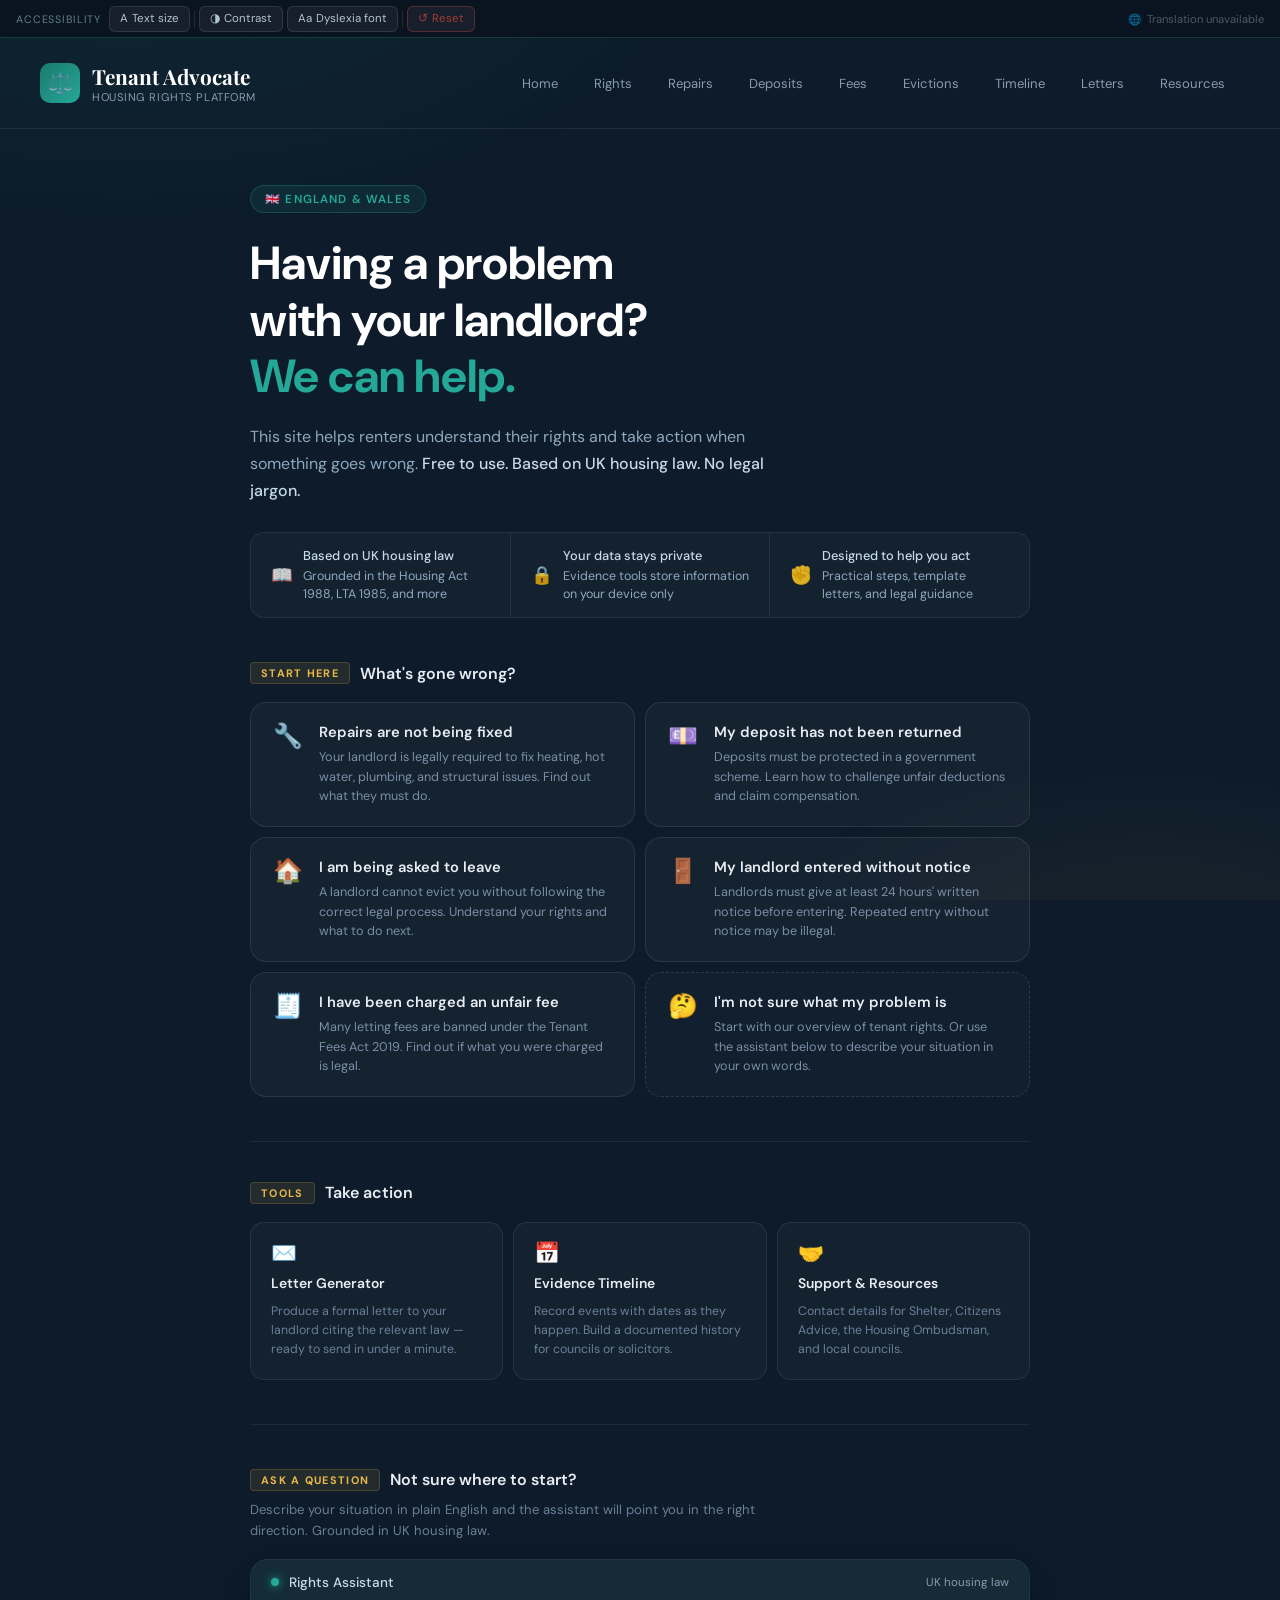
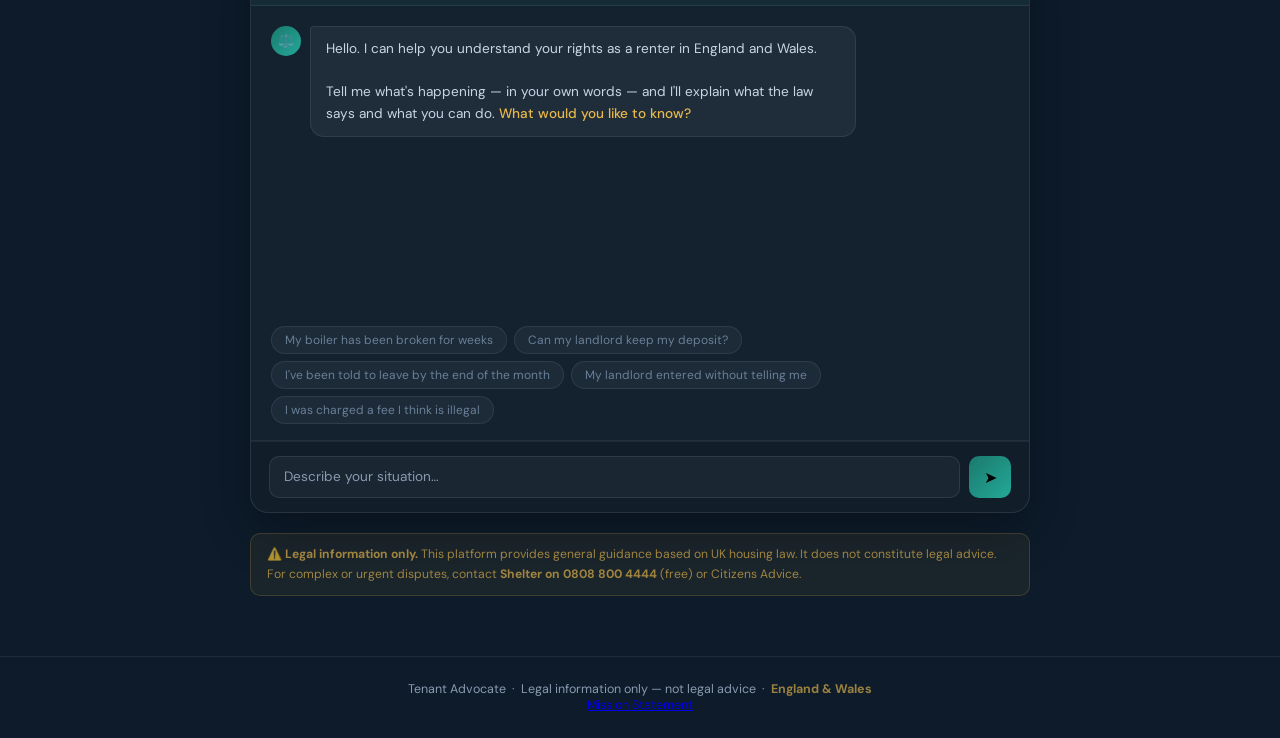
==== commit f530b69b: "Update index.html" ====
--- a/index.html
+++ b/index.html
@@ -3,7 +3,7 @@
 <head>
 <meta charset="UTF-8">
 <meta name="viewport" content="width=device-width, initial-scale=1.0">
-<title>Tenant Advocate – Housing Rights for Renters in England</title>
+<title>Renters Help – Housing Rights for Renters in England</title>
 <link rel="stylesheet" href="styles.css">
 <link rel="stylesheet" href="accessibility.css">
 <style>
@@ -737,7 +737,7 @@
 
 
 <footer>
-  <p>Tenant Advocate &nbsp;·&nbsp; Legal information only — not legal advice &nbsp;·&nbsp; <strong>England &amp; Wales</strong></p>
+  <p>Tenant Advocate &nbsp;·&nbsp; Legal information only — not legal advice &nbsp;·&nbsp; <strong>England &amp; Wales</strong></p> <a href="Statement.pdf">Mission Statement</a>
 </footer>
 
 
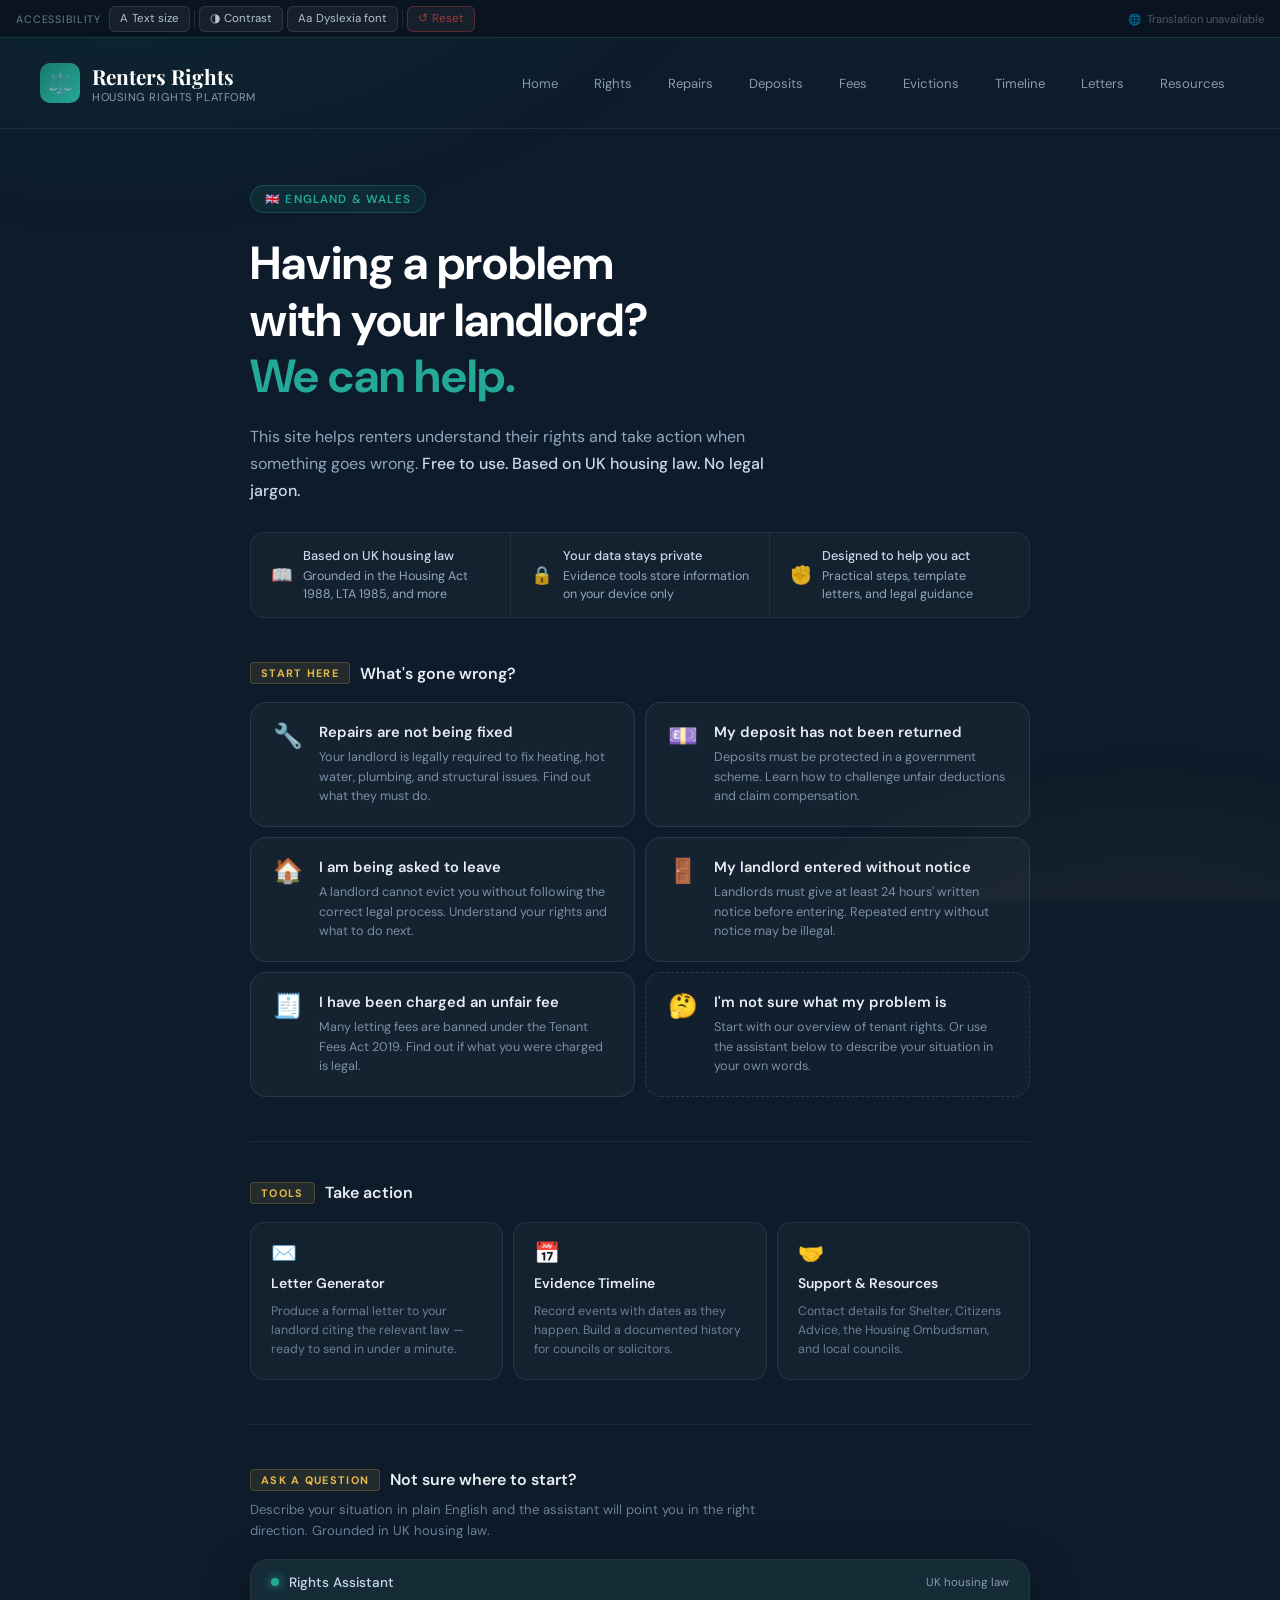
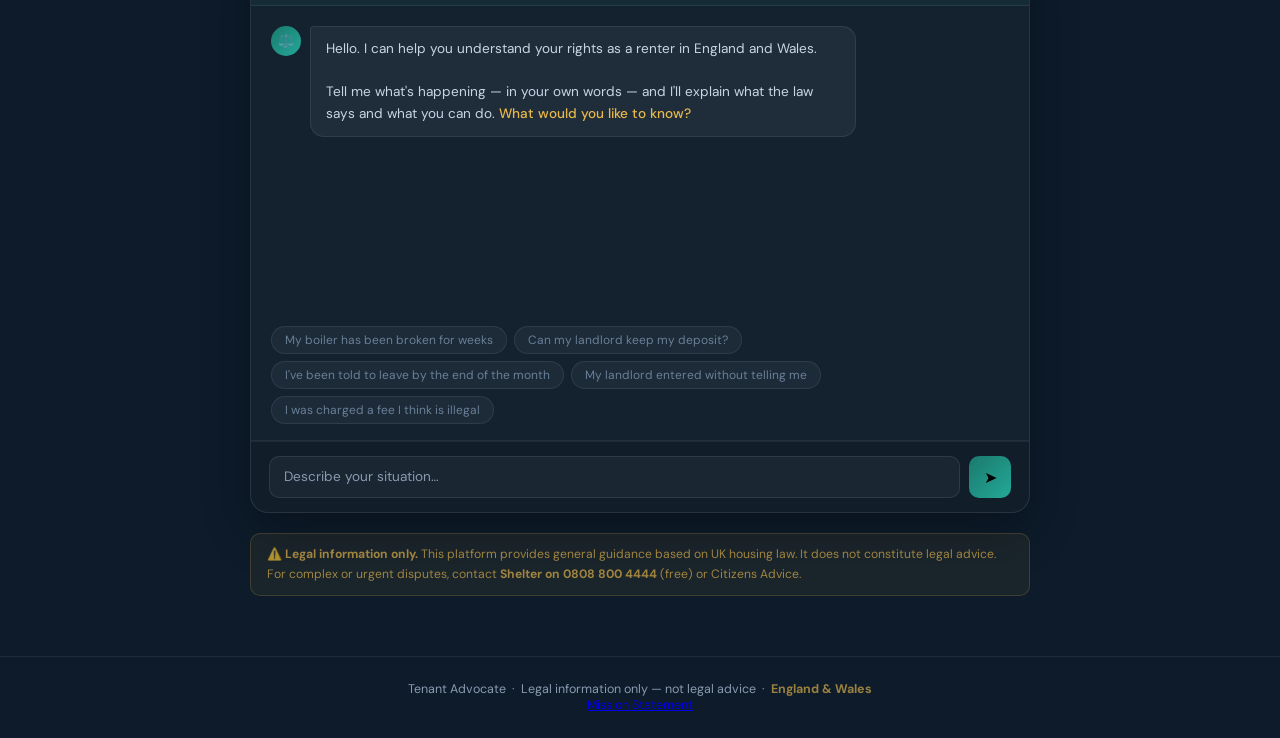
==== commit 78a1fbac: "Update index.html" ====
--- a/index.html
+++ b/index.html
@@ -491,7 +491,7 @@
   <div class="logo">
     <div class="logo-icon">⚖️</div>
     <div>
-      <h1>Tenant Advocate</h1>
+      <h1>Renters Rights</h1>
       <p>Housing Rights Platform</p>
     </div>
   </div>
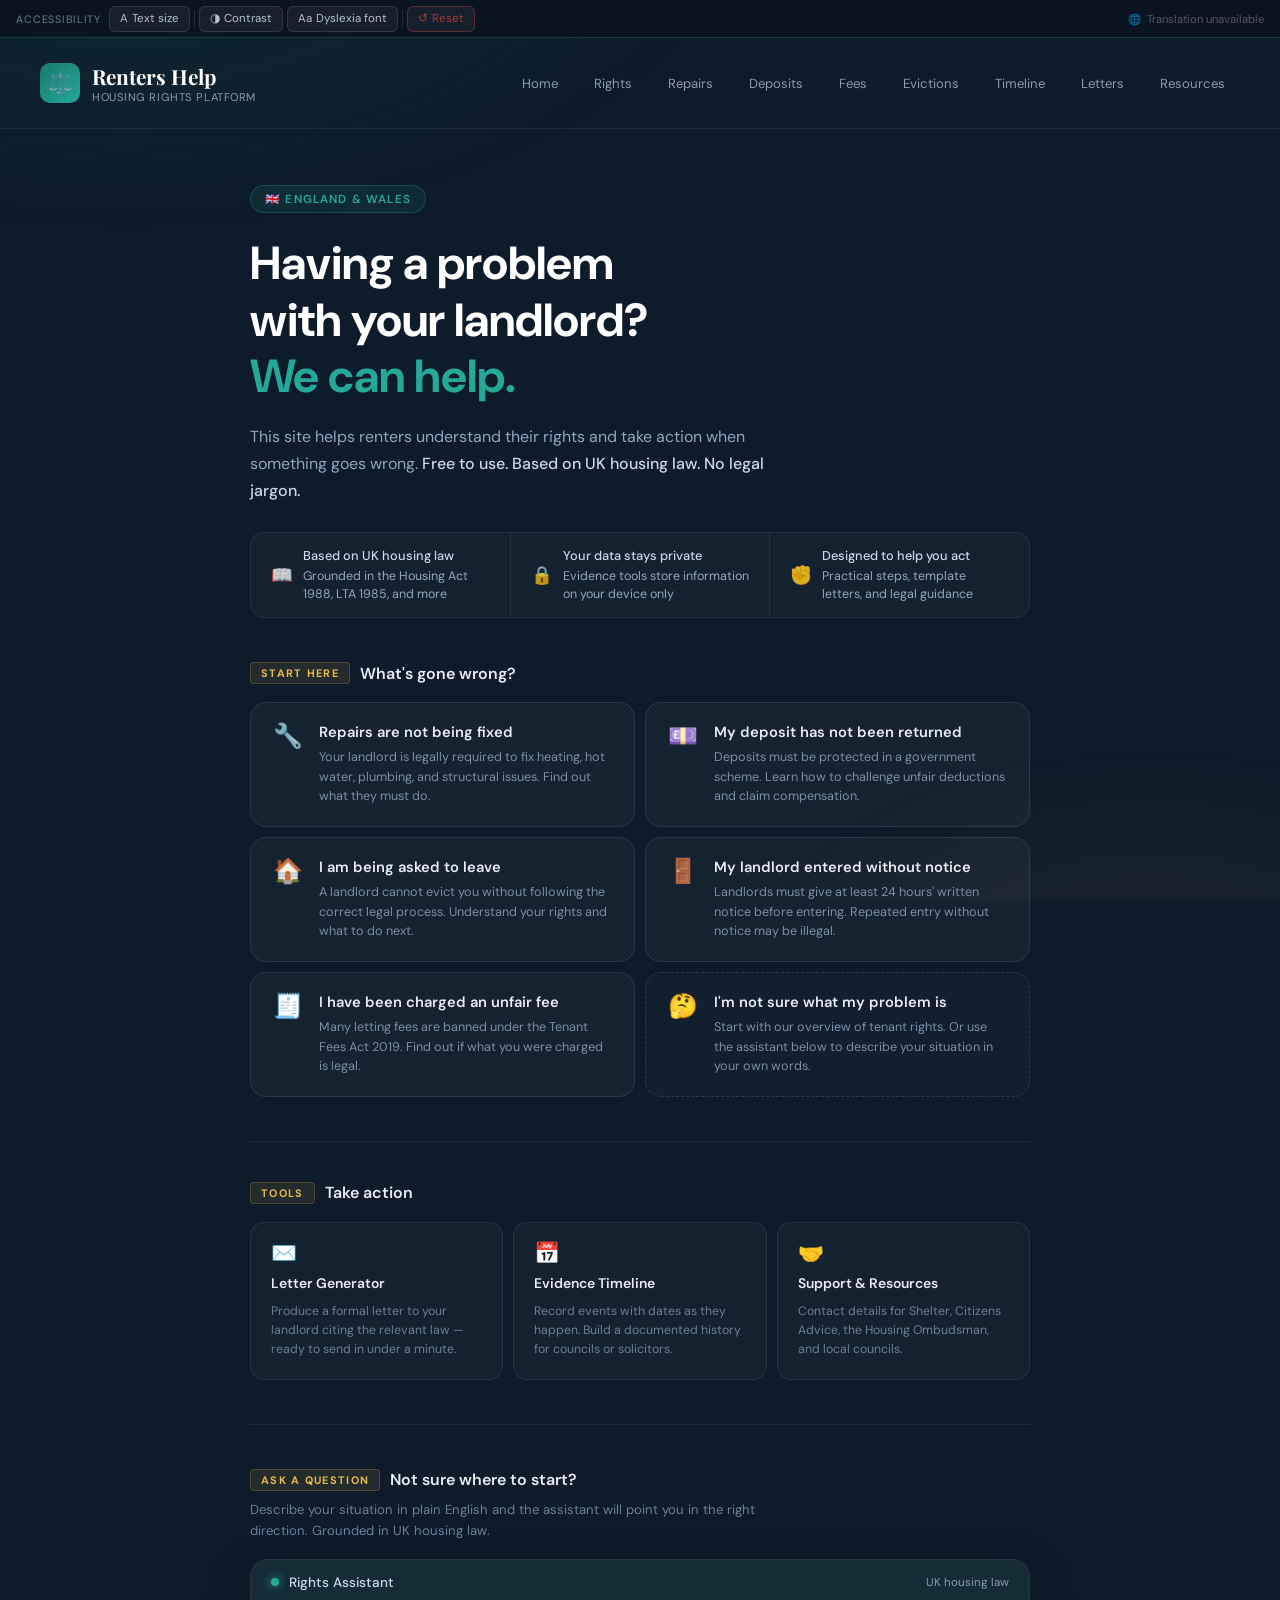
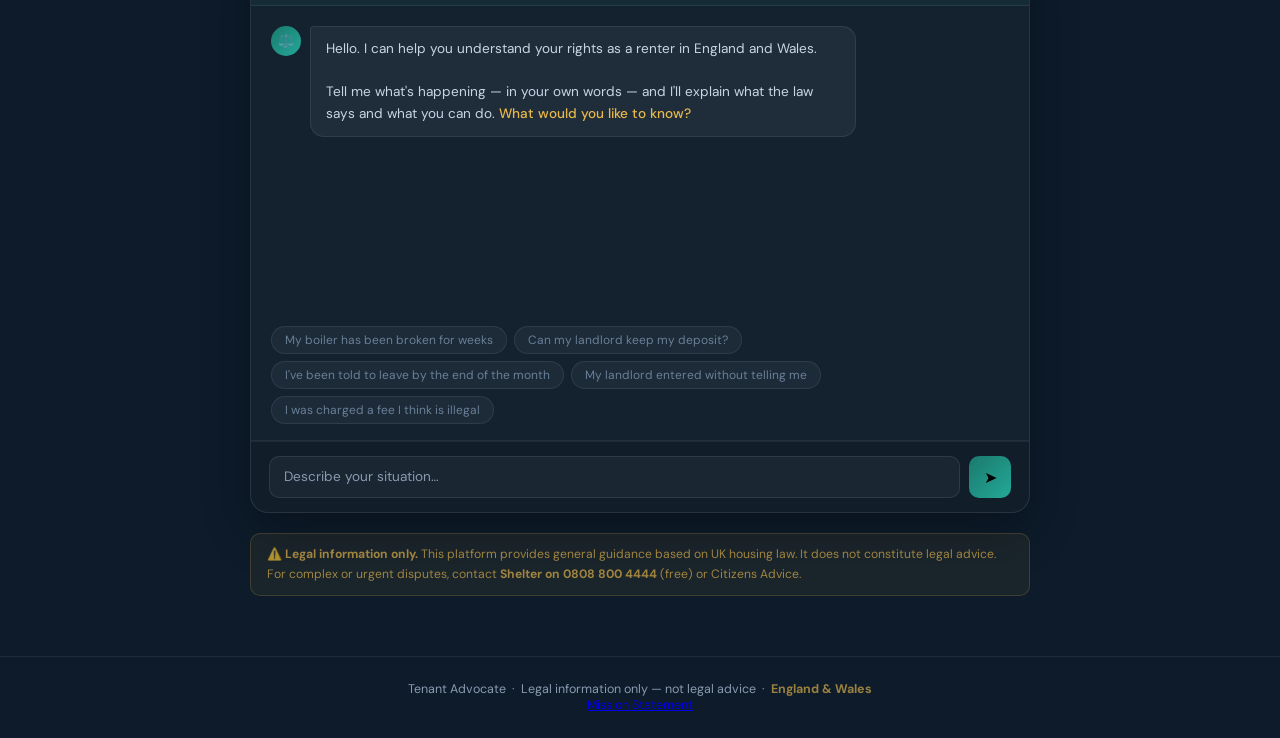
==== commit c45c6e98: "Update index.html" ====
--- a/index.html
+++ b/index.html
@@ -491,7 +491,7 @@
   <div class="logo">
     <div class="logo-icon">⚖️</div>
     <div>
-      <h1>Renters Rights</h1>
+      <h1>Renters Help</h1>
       <p>Housing Rights Platform</p>
     </div>
   </div>
